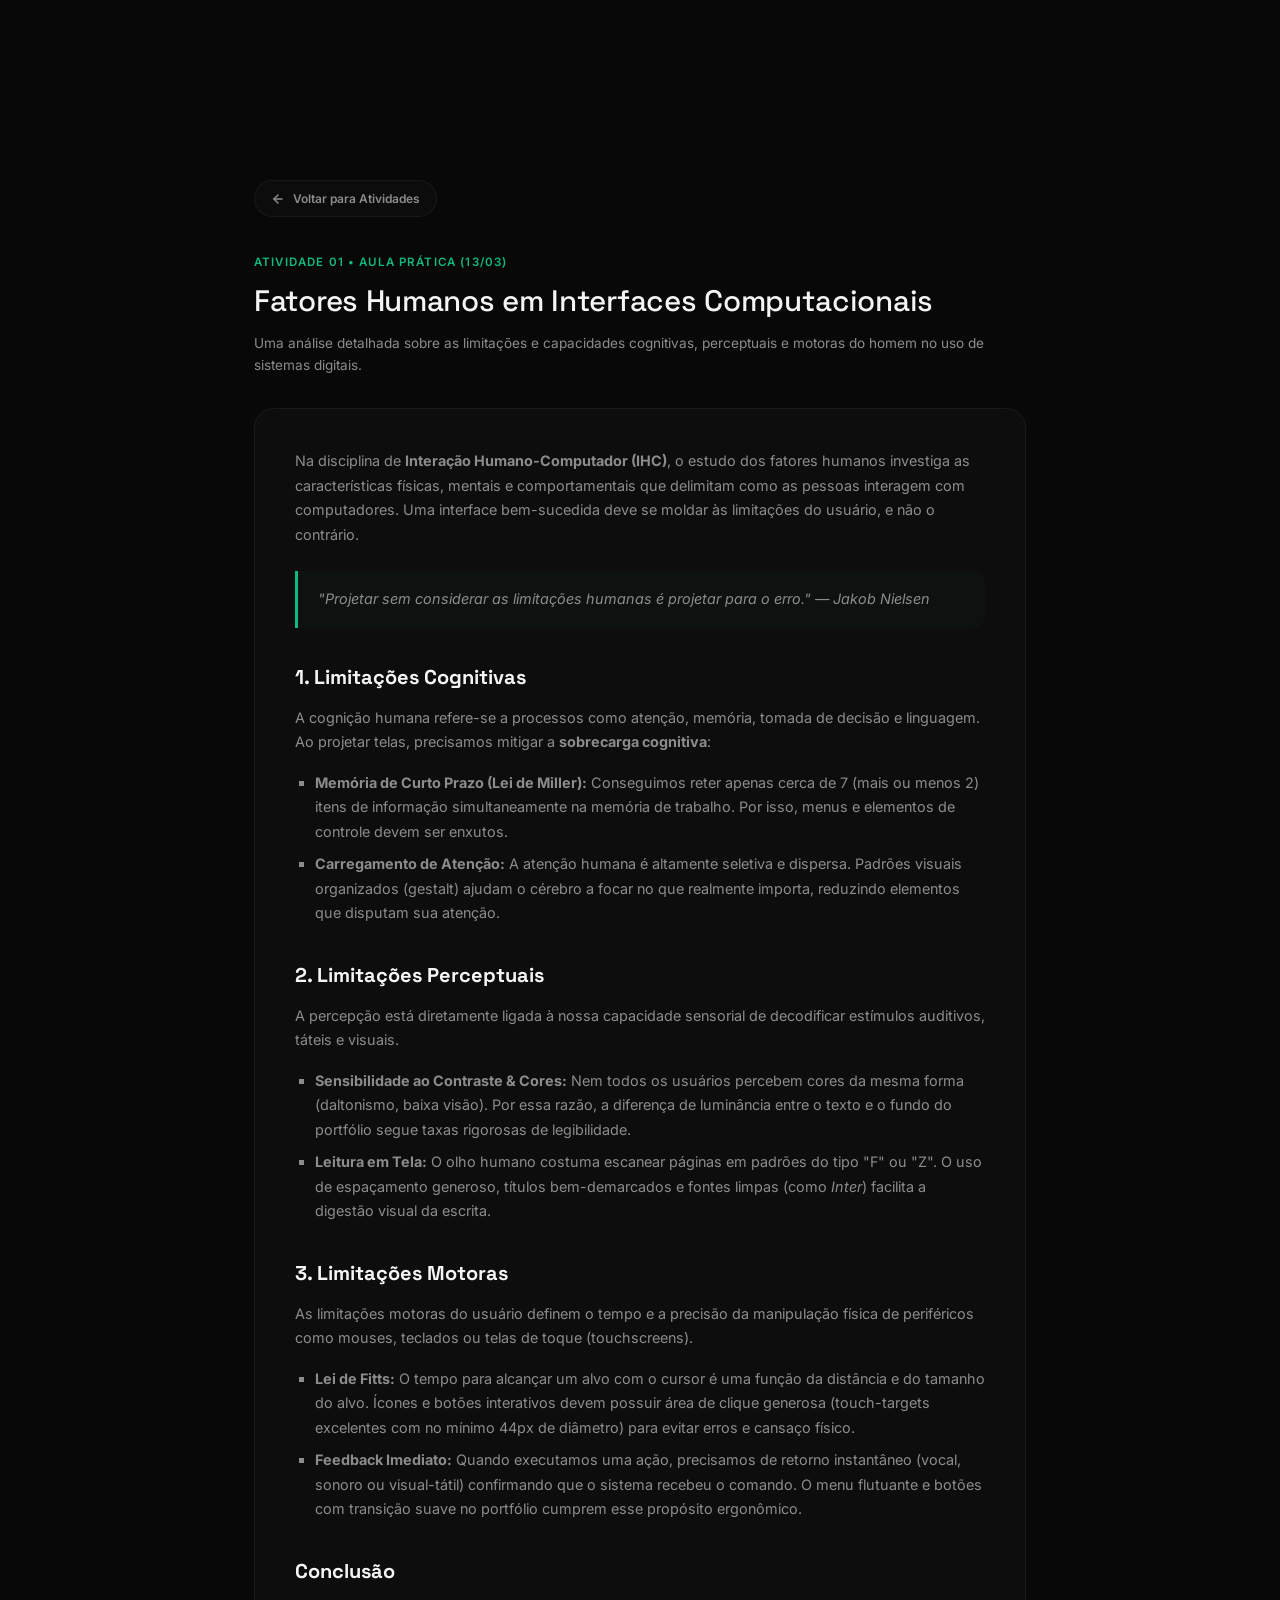
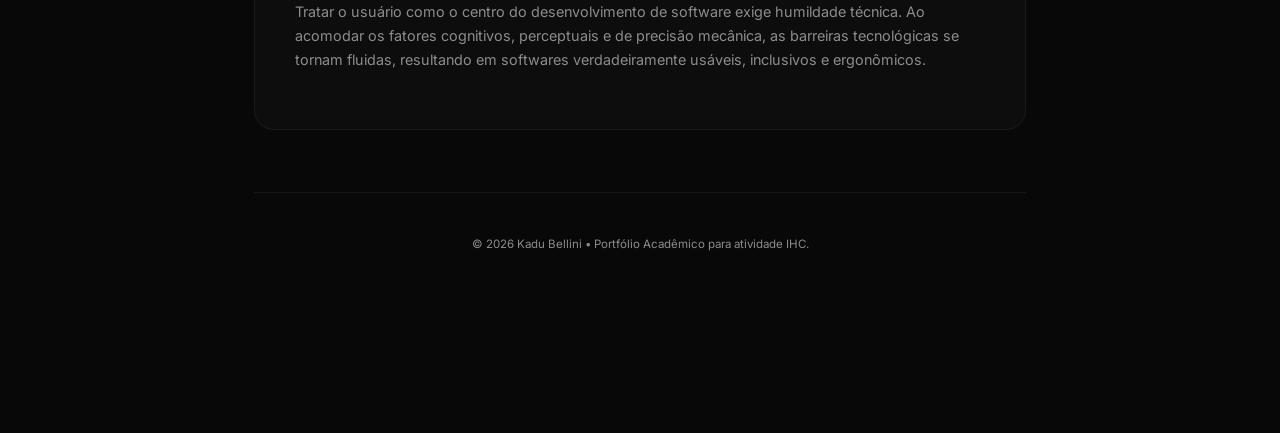
==== atividades/atividade1.html @ 07b79b82 "falta revisar tudo, mudar texto das atividades e conferir heurísticas" ====
<!doctype html>
<html lang="pt-BR">
  <head>
    <meta charset="UTF-8" />
    <meta name="viewport" content="width=device-width, initial-scale=1.0" />
    <title>Atividade 01 • IHC - Kadu Bellini</title>
    <link rel="stylesheet" href="/style.css" />
  </head>
  <body>
    <main class="main-container">
      <div class="subpage-container">

        <!-- NAVEGAÇÃO: Voltar para a lista de atividades -->
        <div class="subpage-back-nav">
          <a href="/#atividades" class="btn-back">
            <svg width="14" height="14" viewBox="0 0 24 24" fill="none" stroke="currentColor" stroke-width="2.5" stroke-linecap="round" stroke-linejoin="round"><line x1="19" y1="12" x2="5" y2="12"></line><polyline points="12 19 5 12 12 5"></polyline></svg>
            <span>Voltar para Atividades</span>
          </a>
        </div>

        <!-- CABEÇALHO DA PÁGINA -->
        <div class="section-header">
          <span class="section-tag">Atividade 01 • Aula Prática (13/03)</span>
          <h2 class="section-title">Fatores Humanos em Interfaces Computacionais</h2>
          <p style="color: var(--text-muted); font-size: 0.85rem; margin-top: 8px;">
            Uma análise detalhada sobre as limitações e capacidades cognitivas, perceptuais e motoras do homem no uso de sistemas digitais.
          </p>
        </div>

        <!-- CONTEÚDO: Artigo em texto corrido -->
        <div class="article-card">
          <div class="article-content">
            <p>
              Na disciplina de <strong>Interação Humano-Computador (IHC)</strong>, o estudo dos fatores humanos investiga as características físicas, mentais e comportamentais que delimitam como as pessoas interagem com computadores. Uma interface bem-sucedida deve se moldar às limitações do usuário, e não o contrário.
            </p>

            <div class="article-highlight">
              "Projetar sem considerar as limitações humanas é projetar para o erro." — Jakob Nielsen
            </div>

            <h3>1. Limitações Cognitivas</h3>
            <p>
              A cognição humana refere-se a processos como atenção, memória, tomada de decisão e linguagem. Ao projetar telas, precisamos mitigar a <strong>sobrecarga cognitiva</strong>:
            </p>
            <ul class="article-list">
              <li><strong>Memória de Curto Prazo (Lei de Miller):</strong> Conseguimos reter apenas cerca de 7 (mais ou menos 2) itens de informação simultaneamente na memória de trabalho. Por isso, menus e elementos de controle devem ser enxutos.</li>
              <li><strong>Carregamento de Atenção:</strong> A atenção humana é altamente seletiva e dispersa. Padrões visuais organizados (gestalt) ajudam o cérebro a focar no que realmente importa, reduzindo elementos que disputam sua atenção.</li>
            </ul>

            <h3>2. Limitações Perceptuais</h3>
            <p>
              A percepção está diretamente ligada à nossa capacidade sensorial de decodificar estímulos auditivos, táteis e visuais.
            </p>
            <ul class="article-list">
              <li><strong>Sensibilidade ao Contraste &amp; Cores:</strong> Nem todos os usuários percebem cores da mesma forma (daltonismo, baixa visão). Por essa razão, a diferença de luminância entre o texto e o fundo do portfólio segue taxas rigorosas de legibilidade.</li>
              <li><strong>Leitura em Tela:</strong> O olho humano costuma escanear páginas em padrões do tipo "F" ou "Z". O uso de espaçamento generoso, títulos bem-demarcados e fontes limpas (como <em>Inter</em>) facilita a digestão visual da escrita.</li>
            </ul>

            <h3>3. Limitações Motoras</h3>
            <p>
              As limitações motoras do usuário definem o tempo e a precisão da manipulação física de periféricos como mouses, teclados ou telas de toque (touchscreens).
            </p>
            <ul class="article-list">
              <li><strong>Lei de Fitts:</strong> O tempo para alcançar um alvo com o cursor é uma função da distância e do tamanho do alvo. Ícones e botões interativos devem possuir área de clique generosa (touch-targets excelentes com no mínimo 44px de diâmetro) para evitar erros e cansaço físico.</li>
              <li><strong>Feedback Imediato:</strong> Quando executamos uma ação, precisamos de retorno instantâneo (vocal, sonoro ou visual-tátil) confirmando que o sistema recebeu o comando. O menu flutuante e botões com transição suave no portfólio cumprem esse propósito ergonômico.</li>
            </ul>

            <h3>Conclusão</h3>
            <p>
              Tratar o usuário como o centro do desenvolvimento de software exige humildade técnica. Ao acomodar os fatores cognitivos, perceptuais e de precisão mecânica, as barreiras tecnológicas se tornam fluidas, resultando em softwares verdadeiramente usáveis, inclusivos e ergonômicos.
            </p>
          </div>
        </div>

        <!-- RODAPÉ DA SUBPÁGINA -->
        <hr style="border: 0; border-top: 1px solid var(--border-dark); margin: 30px 0 10px 0;">
        <p style="color: var(--text-muted); font-size: 0.72rem; text-align: center;">
          © 2026 Kadu Bellini • Portfólio Acadêmico para atividade IHC.
        </p>

      </div>
    </main>
  </body>
</html>
---- style.css ----
/* ==========================================================================
   PORTFÓLIO ACADÊMICO IHC - Tema Dark Carbon com Glassmorphism
   ========================================================================== */

@import url('https://fonts.googleapis.com/css2?family=Inter:wght@400;500;600;700&family=Pixelify+Sans:wght@400;700&family=Space+Grotesk:wght@400;500;700&display=swap');

/* VARIÁVEIS DE TEMA */
:root {
  --bg-color: #080808;
  --bg-card: rgba(18, 18, 18, 0.6);
  --text-main: #f5f5f5;
  --text-muted: #8c8c8c;
  --accent-emerald: #10b981;
  --accent-emerald-glow: rgba(16, 185, 129, 0.15);
  --border-dark: rgba(255, 255, 255, 0.05);
  --border-hover: rgba(255, 255, 255, 0.15);
  --font-sans: 'Inter', system-ui, -apple-system, sans-serif;
  --font-display: 'Space Grotesk', system-ui, sans-serif;
}

/* SELEÇÃO DO USUÁRIO */
::selection {
  background-color: var(--accent-emerald-glow);
  color: var(--accent-emerald);
}

/* RESET BÁSICO */
* {
  margin: 0;
  padding: 0;
  box-sizing: border-box;
}

html {
  scroll-behavior: smooth;
  scroll-padding-top: 130px;
  -webkit-font-smoothing: antialiased;
}

body {
  background-color: var(--bg-color);
  color: var(--text-main);
  font-family: var(--font-sans);
  line-height: 1.6;
  overflow-x: hidden;
  position: relative;
  min-height: 100vh;
}

/* ============================================================
   HEADER — Branding à esquerda + cápsula centralizada
   ============================================================ */

.header-container {
  position: fixed;
  top: 42px;
  left: 0;
  width: 100%;
  padding: 0 6%;
  display: flex;
  justify-content: space-between;
  align-items: center;
  z-index: 1000;
  background: transparent;
  transition: opacity 0.3s ease;
}

/* Espaçador invisível para manter o centro perfeito da cápsula */
.header-right-spacer {
  display: none;
}

.branding {
  display: flex;
  flex-direction: column;
  gap: 2px;
  background: rgba(22, 22, 22, 0.65);
  border: 1px solid rgba(255, 255, 255, 0.05);
  box-shadow: inset 0 1px 1px rgba(255, 255, 255, 0.03);
  border-radius: 14px;
  padding: 8px 18px;
  backdrop-filter: blur(12px);
  -webkit-backdrop-filter: blur(12px);
}

.brand-name {
  font-family: var(--font-sans);
  font-size: 1.15rem;
  font-weight: 600;
  color: var(--text-main);
  text-decoration: none;
  letter-spacing: -0.01em;
  transition: opacity 0.2s ease;
}

.brand-name:hover {
  opacity: 0.9;
}

.brand-title {
  font-family: var(--font-sans);
  font-size: 0.75rem;
  font-weight: 500;
  color: var(--text-muted);
  letter-spacing: 0.01em;
}

/* Cápsula de navegação — posicionada absolutamente no centro */
.menu-capsule {
  display: flex;
  align-items: center;
  background: rgba(22, 22, 22, 0.65);
  border: 1px solid rgba(255, 255, 255, 0.05);
  box-shadow: inset 0 1px 1px rgba(255, 255, 255, 0.03);
  border-radius: 100px;
  padding: 6px;
  position: absolute;
  left: 50%;
  top: 50%;
  transform: translate(-50%, -50%);
  z-index: 1010;
  backdrop-filter: blur(12px);
  -webkit-backdrop-filter: blur(12px);
}

.menu-inner {
  display: flex;
  gap: 4px;
  position: relative;
}

.menu-tab {
  color: var(--text-muted);
  font-size: 0.72rem;
  font-weight: 600;
  text-decoration: none;
  padding: 8px 13px;
  border-radius: 100px;
  transition: all 0.25s ease;
  position: relative;
  display: inline-block;
}

.menu-tab:hover {
  color: var(--text-main);
}

.menu-tab.active {
  color: var(--text-main);
  background: rgba(255, 255, 255, 0.06);
  border: 1px solid rgba(255, 255, 255, 0.03);
}

/* ============================================================
   LAYOUT — Container principal e seções
   ============================================================ */

.main-container {
  width: 90%;
  max-width: 820px;
  margin: 140px auto 0 auto;
  padding-bottom: 80px;
}

section {
  padding: 60px 0;
  margin-bottom: 20px;
}

/* ============================================================
   HERO — Mockup de browser com título principal
   ============================================================ */

.hero-sec {
  text-align: left;
  padding-top: 40px;
  padding-bottom: 80px;
  border-bottom: 1px solid var(--border-dark);
}

.badge-academic {
  display: inline-flex;
  align-items: center;
  gap: 8px;
  background: rgba(255, 255, 255, 0.03);
  border: 1px solid var(--border-dark);
  border-radius: 100px;
  padding: 6px 14px;
  font-size: 0.72rem;
  font-weight: 500;
  color: var(--accent-emerald);
  margin-bottom: 28px;
}

.badge-dot {
  width: 6px;
  height: 6px;
  border-radius: 50%;
  background-color: var(--accent-emerald);
}

.mockup-browser {
  width: 100%;
  border-radius: 16px;
  background: rgba(13, 13, 13, 0.45);
  border: 1px solid rgba(255, 255, 255, 0.08);
  box-shadow: 0 42px 110px rgba(0, 0, 0, 0.85),
    inset 0 1px 0 rgba(255, 255, 255, 0.05);
  overflow: hidden;
  margin-bottom: 24px;
  position: relative;
  transition: border-color 0.4s ease, box-shadow 0.4s ease;
}

.mockup-browser:hover {
  border-color: rgba(255, 255, 255, 0.14);
  box-shadow: 0 46px 120px rgba(0, 0, 0, 0.95),
    inset 0 1px 1px rgba(255, 255, 255, 0.08);
}

.browser-header {
  display: flex;
  justify-content: space-between;
  align-items: center;
  padding: 14px 20px;
  background: linear-gradient(to bottom, rgba(24, 24, 24, 0.7) 0%, rgba(18, 18, 18, 0.7) 100%);
  border-bottom: 1px solid rgba(255, 255, 255, 0.06);
}

.browser-dots {
  display: flex;
  gap: 8px;
}

.dot {
  width: 10px;
  height: 10px;
  border-radius: 50%;
  display: inline-block;
}

.dot.red {
  background-color: #ff5f56;
}

.dot.yellow {
  background-color: #ffbd2e;
}

.dot.green {
  background-color: #27c93f;
}

.browser-tab-indicator {
  font-size: 0.72rem;
  font-family: var(--font-sans);
  font-weight: 500;
  color: var(--text-muted);
  background: rgba(255, 255, 255, 0.04);
  border: 1px solid rgba(255, 255, 255, 0.04);
  border-radius: 6px;
  padding: 4px 22px;
  letter-spacing: 0.02em;
}

.browser-plus {
  color: rgba(255, 255, 255, 0.35);
  display: flex;
  align-items: center;
  cursor: pointer;
  transition: color 0.2s ease;
}

.browser-plus:hover {
  color: var(--text-main);
}

.browser-content {
  padding: 85px 40px;
  display: flex;
  justify-content: center;
  align-items: center;
  text-align: center;
  position: relative;
}

.hero-display-title {
  font-family: var(--font-display);
  font-weight: 500;
  font-size: 3.5rem;
  line-height: 1.15;
  letter-spacing: -0.04em;
  color: var(--text-main);
  z-index: 2;
  position: relative;
}

/* Fonte pixel — usada no destaque "Computador." do hero */
.pixel-font {
  font-family: 'Pixelify Sans', 'Courier New', monospace;
  font-style: normal;
  padding-right: 1px;
  background: linear-gradient(135deg, #ffffff 30%, rgba(255, 255, 255, 0.7) 100%);
  -webkit-background-clip: text;
  -webkit-text-fill-color: transparent;
  image-rendering: pixelated;
}

.hero-description {
  font-size: 1.05rem;
  color: var(--text-muted);
  max-width: 580px;
  line-height: 1.6;
}

/* ============================================================
   BOTÕES — Primário (branco sólido) e Secundário (fantasma)
   ============================================================ */

.action-buttons {
  display: flex;
  gap: 16px;
  flex-wrap: wrap;
}

.btn-primary {
  display: inline-flex;
  align-items: center;
  gap: 10px;
  background-color: var(--text-main);
  color: var(--bg-color);
  text-decoration: none;
  font-size: 0.85rem;
  font-weight: 600;
  padding: 12px 28px;
  border-radius: 100px;
  transition: all 0.25s cubic-bezier(0.16, 1, 0.3, 1);
}

.btn-primary:hover {
  transform: translateY(-2px);
}

.btn-secondary {
  display: inline-flex;
  align-items: center;
  gap: 8px;
  background-color: transparent;
  color: var(--text-main);
  border: 1px solid var(--border-dark);
  text-decoration: none;
  font-size: 0.85rem;
  font-weight: 600;
  padding: 12px 28px;
  border-radius: 100px;
  transition: all 0.25s ease;
}

.btn-secondary:hover {
  transform: translateY(-2px);
  background-color: rgba(255, 255, 255, 0.03);
  border-color: var(--border-hover);
}

/* ============================================================
   TÍTULOS DE SEÇÃO — Tag verde + título principal
   ============================================================ */

.section-tag {
  font-size: 0.72rem;
  font-weight: 600;
  letter-spacing: 0.1em;
  text-transform: uppercase;
  color: var(--accent-emerald);
  display: block;
  margin-bottom: 6px;
}

.section-title {
  font-family: var(--font-display);
  font-size: 1.85rem;
  font-weight: 500;
  letter-spacing: -0.01em;
  color: var(--text-main);
}

/* ============================================================
   SOBRE — Card com informações da disciplina
   ============================================================ */

.about-box {
  background: var(--bg-card);
  border: 1px solid var(--border-dark);
  border-top: 1px solid rgba(255, 255, 255, 0.08);
  border-radius: 32px;
  padding: 44px;
  display: flex;
  gap: 36px;
  align-items: center;
}

.about-content {
  flex: 2;
}

.about-lead {
  font-family: var(--font-display);
  font-size: 1.35rem;
  font-weight: 500;
  line-height: 1.3;
  margin-bottom: 16px;
  color: var(--text-main);
}

.about-text {
  font-size: 0.88rem;
  color: var(--text-muted);
  line-height: 1.6;
  margin-bottom: 24px;
}

.academic-meta-card {
  background: rgba(255, 255, 255, 0.02);
  border: 1px solid var(--border-dark);
  border-radius: 16px;
  padding: 16px;
  display: grid;
  justify-content: center;
}

.academic-meta-title {
  font-size: 0.64rem;
  font-weight: 600;
  text-transform: uppercase;
  letter-spacing: 0.05em;
  color: var(--text-muted);
  margin-bottom: 4px;
}

.academic-meta-value {
  font-size: 0.78rem;
  font-weight: 500;
  color: var(--text-main);
}

/* ============================================================
   CONTATO — Grid com info + formulário
   ============================================================ */

.contact-sec {
  background: linear-gradient(135deg, rgba(16, 16, 16, 0.8) 0%, rgba(10, 10, 10, 0.8) 100%);
  border: 1px solid var(--border-dark);
  border-radius: 36px;
  padding: 44px;
  color: white;
  position: relative;
  overflow: hidden;
}

.contact-grid {
  display: grid;
  grid-template-columns: repeat(2, 1fr);
  gap: 40px;
  position: relative;
  z-index: 5;
}

.contact-info {
  display: flex;
  flex-direction: column;
  justify-content: space-between;
}

.contact-tag {
  color: var(--accent-emerald);
  font-size: 0.72rem;
  font-weight: 600;
  text-transform: uppercase;
  letter-spacing: 0.1em;
  display: block;
  margin-bottom: 8px;
}

.contact-title {
  font-family: var(--font-display);
  font-size: 2.2rem;
  font-weight: 500;
  line-height: 1.2;
  margin-bottom: 12px;
  letter-spacing: -0.02em;
}

.contact-lead {
  font-size: 0.88rem;
  color: var(--text-muted);
  line-height: 1.6;
  max-width: 320px;
  margin-bottom: 24px;
}

.contact-channels {
  display: flex;
  flex-direction: column;
  gap: 16px;
  font-size: 0.82rem;
  color: #d4d4d4;
}

.contact-channel-item {
  display: flex;
  align-items: center;
  gap: 12px;
}

.contact-channel-item svg {
  color: var(--accent-emerald);
}

.contact-social {
  display: flex;
  gap: 12px;
  margin-top: 32px;
}

.contact-social-btn {
  background: rgba(255, 255, 255, 0.02);
  border: 1px solid rgba(255, 255, 255, 0.05);
  width: 40px;
  height: 40px;
  border-radius: 50%;
  display: flex;
  align-items: center;
  justify-content: center;
  color: white;
  text-decoration: none;
  transition: all 0.25s ease;
}

.contact-social-btn:hover {
  background: rgba(255, 255, 255, 0.05);
  border-color: rgba(255, 255, 255, 0.15);
  transform: translateY(-2px);
}

/* Formulário de contato */
.contact-form {
  display: flex;
  flex-direction: column;
  gap: 16px;
}

.form-group {
  display: flex;
  flex-direction: column;
  gap: 6px;
}

.form-label {
  font-size: 0.65rem;
  font-weight: 600;
  text-transform: uppercase;
  letter-spacing: 0.08em;
  color: var(--text-muted);
}

.form-input {
  background: rgba(255, 255, 255, 0.02);
  border: 1px solid rgba(255, 255, 255, 0.06);
  border-radius: 12px;
  padding: 12px 16px;
  color: white;
  font-size: 0.82rem;
  font-family: var(--font-sans);
  transition: border-color 0.25s ease;
  outline: none;
}

.form-input::placeholder {
  color: #404040;
}

.form-input:focus {
  border-color: var(--accent-emerald);
}

.btn-form-submit {
  background-color: var(--text-main);
  color: var(--bg-color);
  border: none;
  border-radius: 12px;
  padding: 14px;
  font-family: var(--font-display);
  font-weight: 700;
  font-size: 0.82rem;
  cursor: pointer;
  display: flex;
  align-items: center;
  justify-content: center;
  gap: 8px;
  transition: opacity 0.25s ease, transform 0.2s ease;
}

.btn-form-submit:hover {
  opacity: 0.95;
  transform: translateY(-1px);
}

/* ============================================================
   ATIVIDADES — Lista de blocos de atividades do semestre
   ============================================================ */

.atividades-praticas-container {
  display: flex;
  flex-direction: column;
  gap: 20px;
  margin-top: 24px;
}

.atividade-bloco {
  background: var(--bg-card);
  border: 1px solid var(--border-dark);
  border-radius: 18px;
  padding: 24px 28px;
  display: flex;
  flex-direction: column;
  gap: 12px;
  transition: border-color 0.3s ease, background-color 0.3s ease;
}

.atividade-bloco:hover {
  border-color: var(--border-hover);
  background-color: rgba(255, 255, 255, 0.02);
}

.atividade-header {
  display: flex;
  justify-content: space-between;
  align-items: center;
  flex-wrap: wrap;
  gap: 12px;
}

.atividade-meta {
  display: flex;
  align-items: center;
  gap: 12px;
}

.atividade-numero {
  font-size: 0.65rem;
  font-weight: 700;
  text-transform: uppercase;
  letter-spacing: 0.05em;
  color: var(--accent-emerald);
  background: rgba(16, 185, 129, 0.08);
  padding: 3px 8px;
  border-radius: 4px;
}

.atividade-tag {
  font-size: 0.65rem;
  font-weight: 600;
  text-transform: uppercase;
  letter-spacing: 0.05em;
  color: var(--text-muted);
}

.atividade-data {
  font-size: 0.7rem;
  color: var(--text-muted);
}

.atividade-titulo {
  font-family: var(--font-display);
  font-size: 1.15rem;
  font-weight: 600;
  color: var(--text-main);
}

.atividade-descricao {
  font-size: 0.85rem;
  color: var(--text-muted);
  line-height: 1.5;
}

.atividade-links {
  display: flex;
  margin-top: 4px;
}

.atividade-link-btn {
  font-size: 0.72rem;
  font-weight: 600;
  color: var(--text-main);
  text-decoration: none;
  border-bottom: 1px dashed var(--border-hover);
  padding-bottom: 2px;
  transition: color 0.2s ease, border-color 0.2s ease;
}

.atividade-link-btn:hover {
  color: var(--accent-emerald);
  border-bottom-color: var(--accent-emerald);
}

/* ============================================================
   CURRÍCULO — Grid de duas colunas com cards de experiência
   ============================================================ */

.curriculo-grid {
  display: grid;
  grid-template-columns: 1fr 1fr;
  gap: 32px;
  margin-top: 24px;
}

.curriculo-coluna {
  display: flex;
  flex-direction: column;
  gap: 20px;
}

.curriculo-coluna-titulo {
  font-family: var(--font-display);
  font-size: 1.1rem;
  font-weight: 600;
  color: var(--text-main);
  border-left: 2px solid var(--accent-emerald);
  padding-left: 12px;
  margin-bottom: 4px;
  text-transform: uppercase;
  letter-spacing: 0.05em;
}

.curriculo-item {
  background: var(--bg-card);
  border: 1px solid var(--border-dark);
  border-radius: 16px;
  padding: 20px;
  display: flex;
  flex-direction: column;
  gap: 8px;
  transition: border-color 0.3s ease;
}

.curriculo-item:hover {
  border-color: var(--border-hover);
}

.curriculo-item-header {
  display: flex;
  justify-content: space-between;
  align-items: flex-start;
  gap: 12px;
}

.curriculo-item-titles {
  display: flex;
  flex-direction: column;
}

.curriculo-item-title {
  font-size: 0.95rem;
  font-weight: 600;
  color: var(--text-main);
}

.curriculo-item-sub {
  font-size: 0.75rem;
  color: var(--accent-emerald);
  font-weight: 500;
  margin-top: 2px;
}

.curriculo-item-date {
  font-size: 0.68rem;
  color: var(--text-muted);
  font-family: var(--font-display);
  background: rgba(255, 255, 255, 0.03);
  padding: 2px 8px;
  border-radius: 100px;
  white-space: nowrap;
}

.curriculo-item-desc {
  font-size: 0.8rem;
  color: var(--text-muted);
  line-height: 1.5;
}

.curriculo-item-tags {
  display: flex;
  flex-wrap: wrap;
  gap: 6px;
  margin-top: 4px;
}

.curriculo-item-tag {
  font-size: 0.62rem;
  font-weight: 500;
  background: rgba(255, 255, 255, 0.02);
  border: 1px solid var(--border-dark);
  padding: 2px 6px;
  border-radius: 4px;
  color: var(--text-muted);
}

/* ============================================================
   AJUDA — Cards com heurísticas de Nielsen aplicadas
   ============================================================ */

.ajuda-intro-card {
  background: var(--bg-card);
  border: 1px solid var(--border-dark);
  border-radius: 18px;
  padding: 24px;
  margin-bottom: 24px;
}

.ajuda-intro-titulo {
  font-family: var(--font-display);
  font-size: 1.1rem;
  font-weight: 600;
  color: var(--text-main);
  margin-bottom: 8px;
}

.ajuda-intro-texto {
  font-size: 0.85rem;
  color: var(--text-muted);
  line-height: 1.5;
}

.ajuda-grid {
  display: grid;
  grid-template-columns: 1fr;
  gap: 16px;
  margin-top: 24px;
}

.ajuda-card {
  background: var(--bg-card);
  border: 1px solid var(--border-dark);
  border-radius: 16px;
  padding: 24px;
  transition: border-color 0.3s ease, background-color 0.3s ease;
}

.ajuda-card:hover {
  border-color: var(--accent-emerald);
  background-color: rgba(16, 185, 129, 0.01);
}

.ajuda-card-header {
  display: flex;
  justify-content: space-between;
  align-items: center;
  flex-wrap: wrap;
  gap: 12px;
  margin-bottom: 12px;
  border-bottom: 1px solid var(--border-dark);
  padding-bottom: 10px;
}

.ajuda-heuristica-num {
  font-size: 0.65rem;
  font-weight: 700;
  text-transform: uppercase;
  color: var(--accent-emerald);
  background: rgba(16, 185, 129, 0.08);
  padding: 3px 8px;
  border-radius: 4px;
}

.ajuda-heuristica-nome {
  font-family: var(--font-display);
  font-size: 1rem;
  font-weight: 600;
  color: var(--text-main);
}

.ajuda-card-body {
  display: flex;
  flex-direction: column;
  gap: 10px;
}

.ajuda-texto {
  font-size: 0.82rem;
  color: var(--text-muted);
  line-height: 1.5;
}

.ajuda-localizacao {
  display: inline-flex;
  align-items: center;
  gap: 6px;
  font-size: 0.75rem;
  font-weight: 600;
  color: var(--text-main);
  background: rgba(255, 255, 255, 0.03);
  padding: 6px 12px;
  border-radius: 8px;
  border: 1px solid var(--border-dark);
  width: fit-content;
  margin-top: 4px;
}

.ajuda-localizacao-icon {
  width: 6px;
  height: 6px;
  border-radius: 50%;
  background-color: var(--accent-emerald);
}

/* ============================================================
   RODAPÉ
   ============================================================ */

footer {
  border-top: 1px solid var(--border-dark);
  padding: 32px 0;
  display: flex;
  justify-content: space-between;
  align-items: center;
  font-size: 0.7rem;
  color: var(--text-muted);
}

.footer-nav {
  display: flex;
  gap: 20px;
}

.footer-nav-link {
  color: var(--text-muted);
  text-decoration: none;
  font-weight: 600;
  letter-spacing: 0.05em;
  transition: color 0.2s ease;
}

.footer-nav-link:hover {
  color: var(--text-main);
}

/* ============================================================
   RESPONSIVIDADE — Mobile (max 768px)
   ============================================================ */

@media (max-width: 768px) {
  .about-box {
    flex-direction: column;
    padding: 32px 24px;
    gap: 24px;
  }

  .contact-grid {
    grid-template-columns: 1fr;
    gap: 32px;
  }

  .contact-sec {
    padding: 32px 24px;
  }

  /* Header empilhado verticalmente no mobile */
  .header-container {
    padding: 16px 20px;
    display: flex;
    flex-direction: column;
    gap: 12px;
    align-items: center;
    position: fixed;
    top: 16px;
    left: 50%;
    transform: translateX(-50%);
    width: 92%;
    background: rgba(8, 8, 8, 0.88);
    border: 1px solid rgba(255, 255, 255, 0.08);
    border-radius: 20px;
    backdrop-filter: blur(12px);
    -webkit-backdrop-filter: blur(12px);
  }

  /* No mobile o branding perde o glassmorphism (o container do header já aplica) */
  .branding {
    align-items: center;
    text-align: center;
    background: transparent;
    border: none;
    box-shadow: none;
    padding: 0;
    backdrop-filter: none;
    -webkit-backdrop-filter: none;
  }

  .header-right-spacer {
    display: none;
  }

  .menu-capsule {
    position: static;
    transform: none;
    width: auto;
    display: flex;
    justify-content: center;
  }

  .browser-content {
    padding: 45px 16px;
  }

  .hero-display-title {
    font-size: 1.95rem;
    line-height: 1.25;
  }

  .main-container {
    margin-top: 190px;
  }
}

/* ============================================================
   SUBPAGES — Layout das páginas de atividade individuais
   ============================================================ */

.subpage-container {
  max-width: 900px;
  margin: 0 auto;
  padding: 40px 24px 100px 24px;
  display: flex;
  flex-direction: column;
  gap: 32px;
}

.subpage-back-nav {
  display: flex;
  align-items: center;
  margin-bottom: 4px;
}

.btn-back {
  display: inline-flex;
  align-items: center;
  gap: 8px;
  font-size: 0.75rem;
  font-weight: 600;
  color: var(--text-muted);
  text-decoration: none;
  background: rgba(255, 255, 255, 0.02);
  border: 1px solid var(--border-dark);
  padding: 8px 16px;
  border-radius: 100px;
  transition: all 0.25s ease;
}

.btn-back:hover {
  color: var(--text-main);
  border-color: var(--border-hover);
  background: rgba(255, 255, 255, 0.04);
  transform: translateX(-3px);
}

/* ============================================================
   PDF VIEWER — Visualizador embutido de documentos
   ============================================================ */

.pdf-viewer-container {
  width: 100%;
  height: 685px;
  background: var(--bg-card);
  border: 1px solid var(--border-dark);
  border-radius: 20px;
  overflow: hidden;
  position: relative;
  display: flex;
  flex-direction: column;
}

.pdf-viewer-bar {
  display: flex;
  justify-content: space-between;
  align-items: center;
  background: rgba(13, 13, 13, 1);
  border-bottom: 1px solid var(--border-dark);
  padding: 12px 24px;
}

.pdf-viewer-title {
  font-size: 0.75rem;
  font-weight: 600;
  color: var(--text-main);
  display: flex;
  align-items: center;
  gap: 8px;
}

.pdf-viewer-action {
  font-size: 0.7rem;
  color: var(--accent-emerald);
  text-decoration: none;
  background: rgba(16, 185, 129, 0.06);
  border: 1px solid rgba(16, 185, 129, 0.15);
  padding: 6px 14px;
  border-radius: 8px;
  font-weight: 600;
  transition: all 0.2s ease;
}

.pdf-viewer-action:hover {
  background: rgba(16, 185, 129, 0.12);
  border-color: var(--accent-emerald);
}

.pdf-frame-wrapper {
  flex: 1;
  position: relative;
  width: 100%;
  height: 100%;
  background: #151515;
}

.pdf-iframe {
  width: 100%;
  height: 100%;
  border: none;
}

/* ============================================================
   ARTIGO — Layout de texto corrido (Atividades 1, 2 e 6)
   ============================================================ */

.article-card {
  background: var(--bg-card);
  border: 1px solid var(--border-dark);
  border-radius: 20px;
  padding: 40px;
}

.article-content {
  color: var(--text-muted);
  font-size: 0.9rem;
  line-height: 1.7;
}

.article-content h3 {
  font-family: var(--font-display);
  color: var(--text-main);
  font-size: 1.25rem;
  margin-top: 32px;
  margin-bottom: 12px;
}

.article-content p {
  margin-bottom: 16px;
}

.article-list {
  margin-left: 20px;
  margin-bottom: 20px;
  display: flex;
  flex-direction: column;
  gap: 8px;
}

.article-list li {
  list-style-type: square;
}

.article-highlight {
  background: rgba(16, 185, 129, 0.02);
  border-left: 3px solid var(--accent-emerald);
  padding: 16px 20px;
  border-radius: 0 12px 12px 0;
  margin: 24px 0;
  font-style: italic;
}
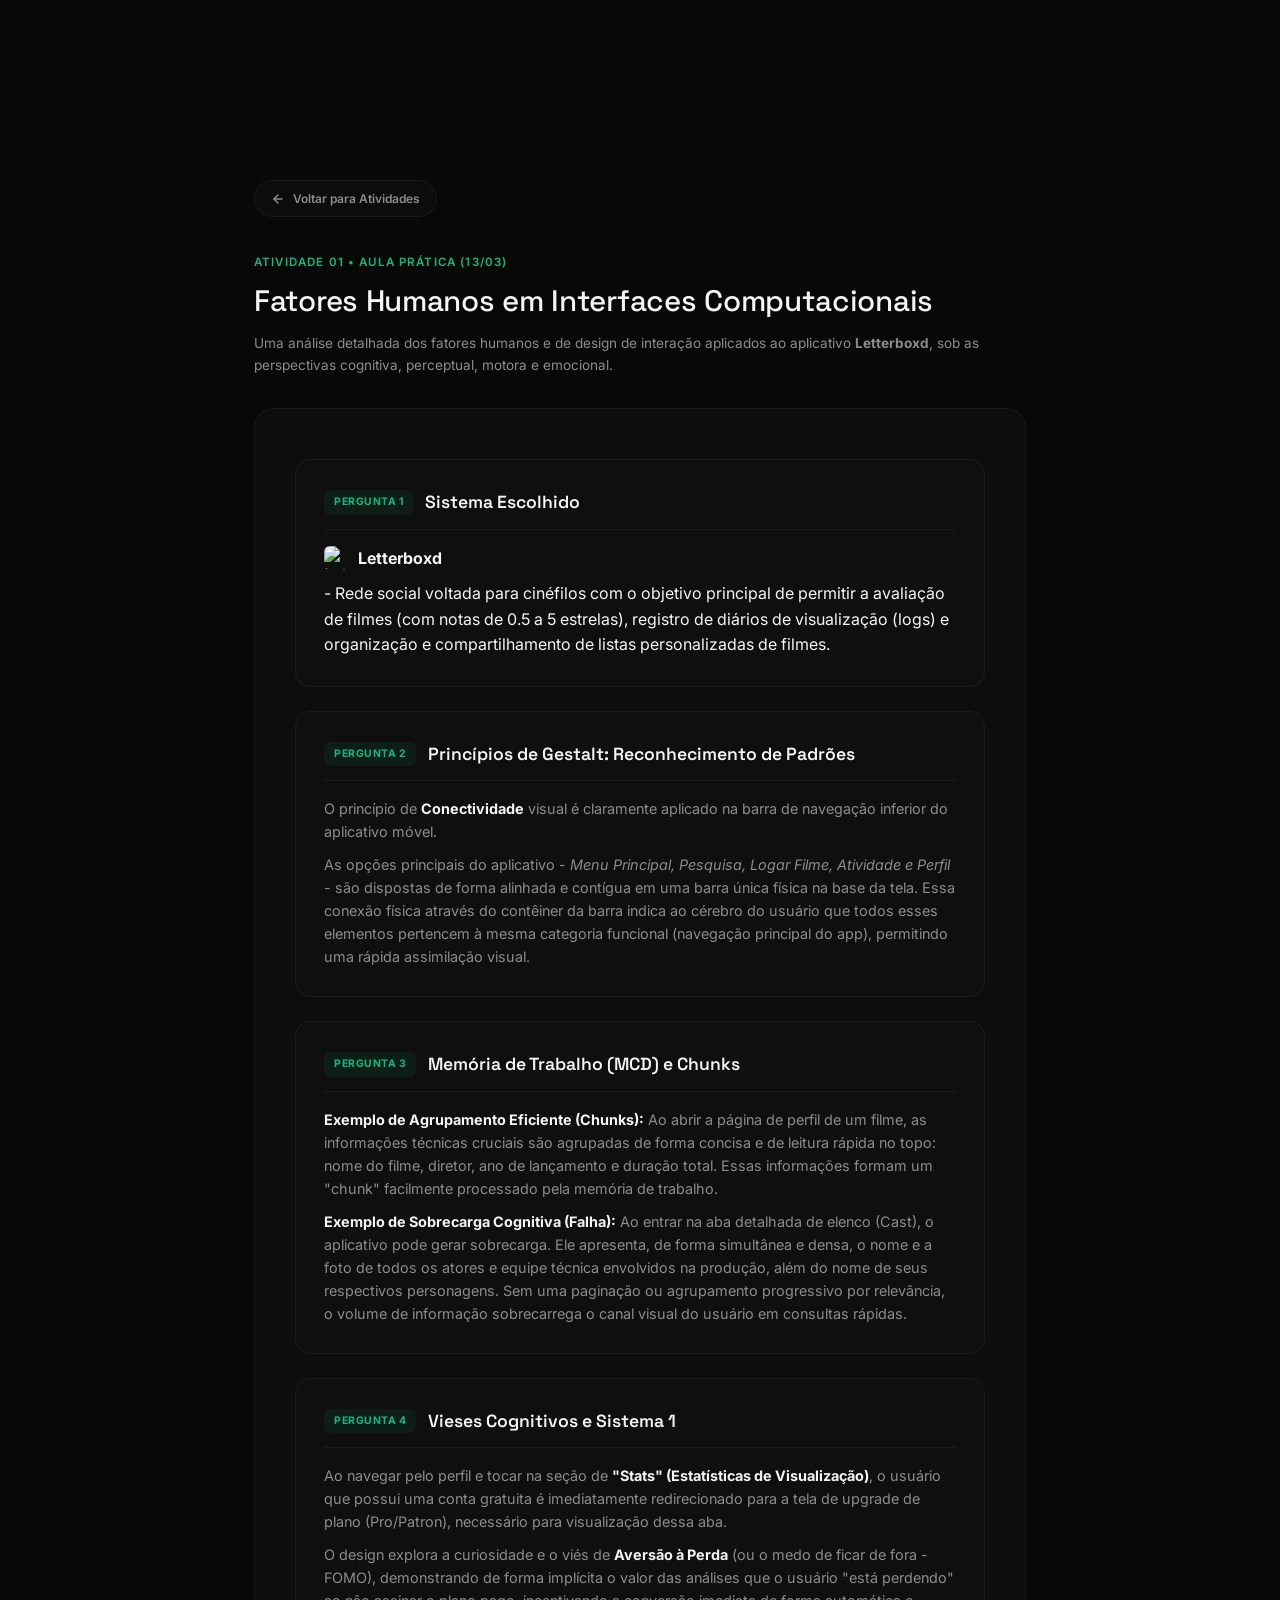
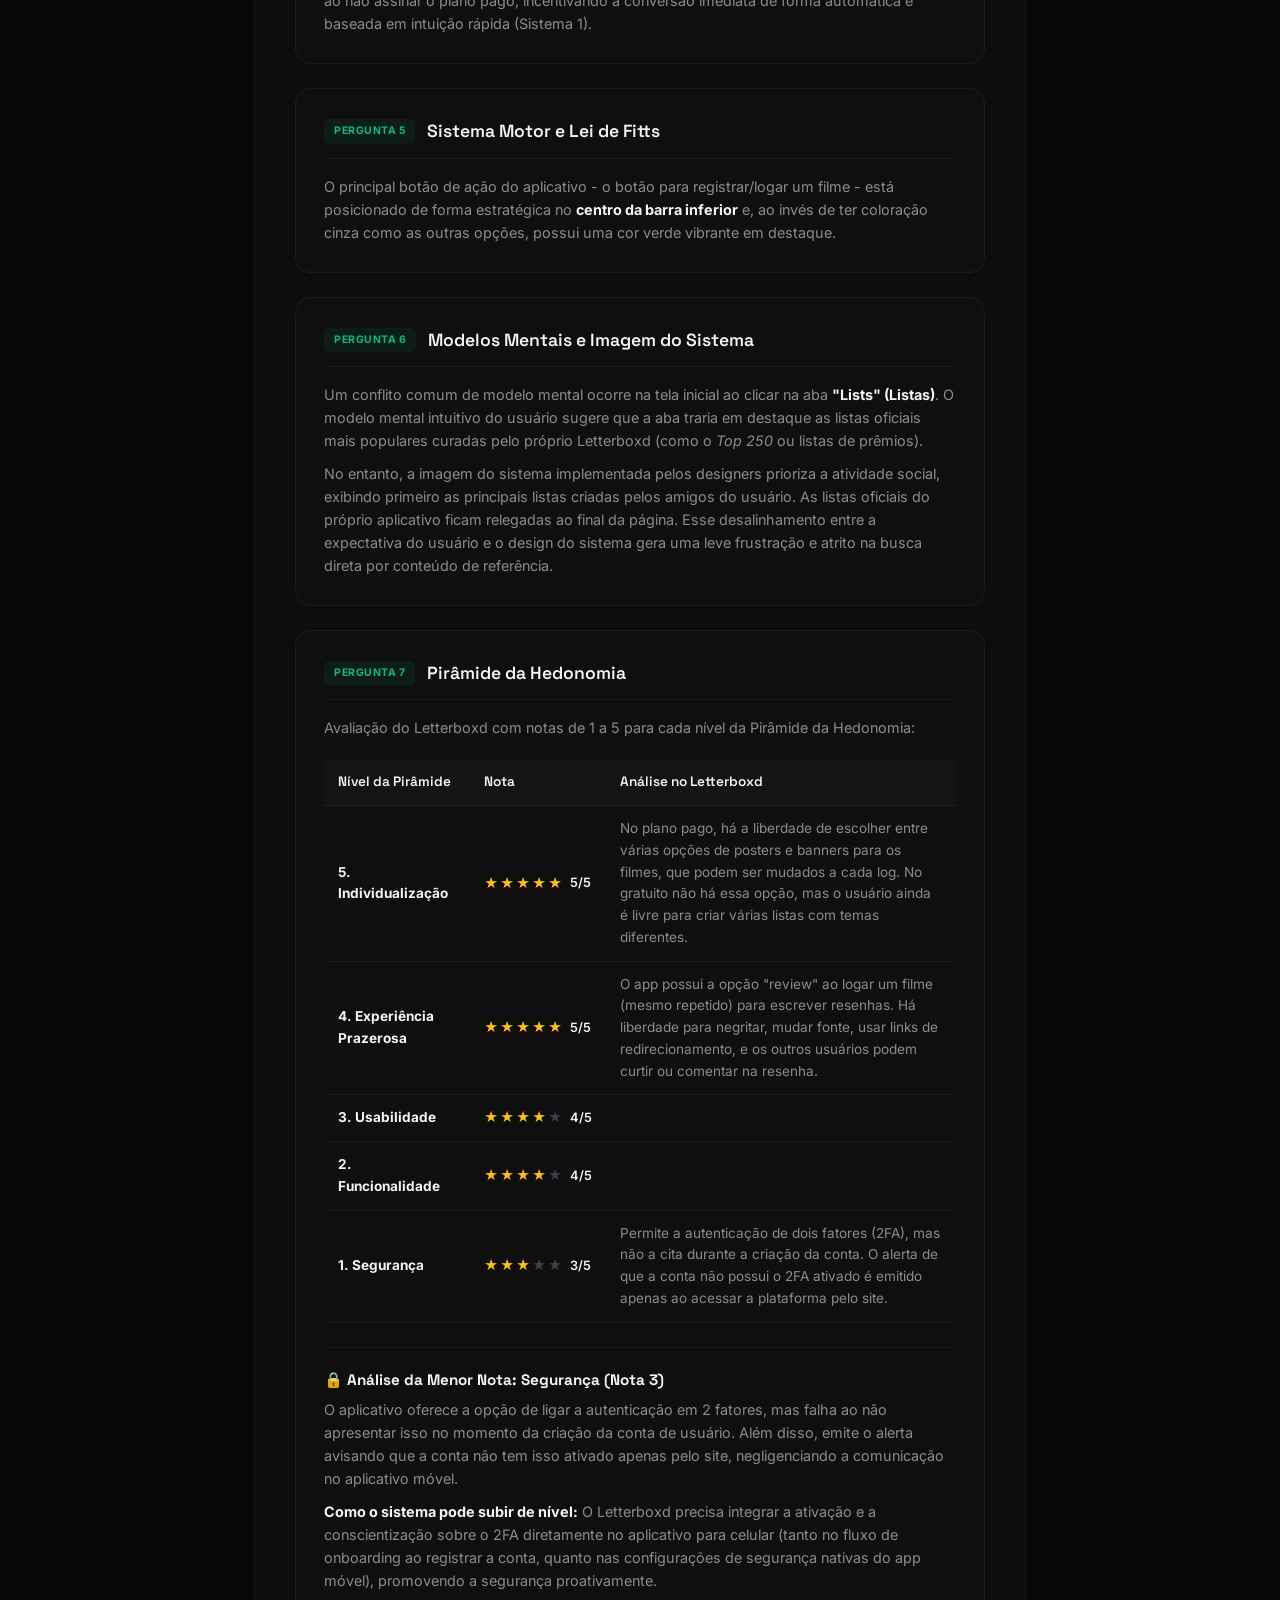
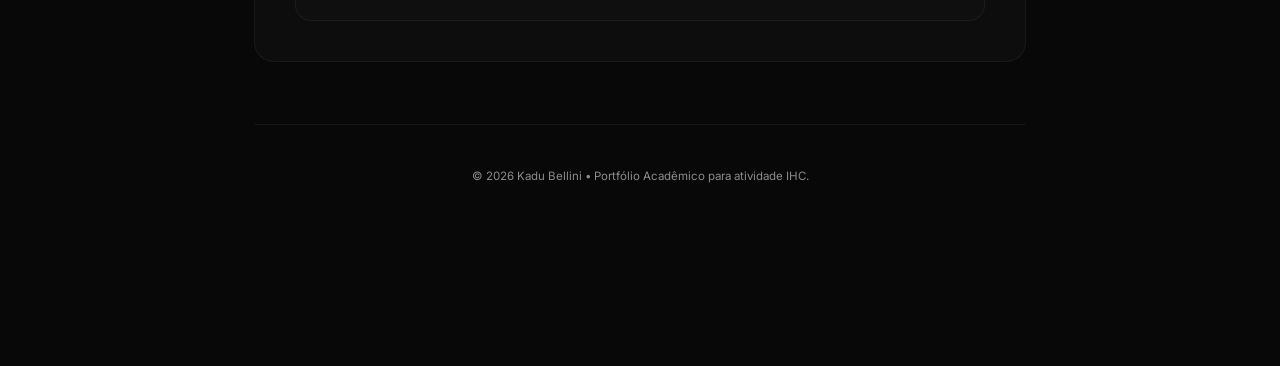
==== commit aa387388: "reorganiza estrutura de arquivos e pastas" ====
--- a/atividades/atividade1.html
+++ b/atividades/atividade1.html
@@ -1,84 +1,251 @@
 <!doctype html>
 <html lang="pt-BR">
-  <head>
-    <meta charset="UTF-8" />
-    <meta name="viewport" content="width=device-width, initial-scale=1.0" />
-    <title>Atividade 01 • IHC - Kadu Bellini</title>
-    <link rel="stylesheet" href="/style.css" />
-  </head>
-  <body>
-    <main class="main-container">
-      <div class="subpage-container">
-
-        <!-- NAVEGAÇÃO: Voltar para a lista de atividades -->
-        <div class="subpage-back-nav">
-          <a href="/#atividades" class="btn-back">
-            <svg width="14" height="14" viewBox="0 0 24 24" fill="none" stroke="currentColor" stroke-width="2.5" stroke-linecap="round" stroke-linejoin="round"><line x1="19" y1="12" x2="5" y2="12"></line><polyline points="12 19 5 12 12 5"></polyline></svg>
-            <span>Voltar para Atividades</span>
-          </a>
+
+<head>
+  <meta charset="UTF-8" />
+  <meta name="viewport" content="width=device-width, initial-scale=1.0" />
+  <title>Atividade 01 • IHC - Kadu Bellini</title>
+  <meta name="description"
+    content="Análise de Usabilidade e Fatores Humanos do Letterboxd no portfólio de IHC de Kadu Bellini." />
+  <link rel="stylesheet" href="../assets/css/style.css" />
+</head>
+
+<body>
+  <main class="main-container">
+    <div class="subpage-container">
+
+      <!-- NAVEGAÇÃO: Voltar para a lista de atividades -->
+      <div class="subpage-back-nav">
+        <a href="/#atividades" class="btn-back">
+          <svg width="14" height="14" viewBox="0 0 24 24" fill="none" stroke="currentColor" stroke-width="2.5"
+            stroke-linecap="round" stroke-linejoin="round">
+            <line x1="19" y1="12" x2="5" y2="12"></line>
+            <polyline points="12 19 5 12 12 5"></polyline>
+          </svg>
+          <span>Voltar para Atividades</span>
+        </a>
+      </div>
+
+      <!-- CABEÇALHO DA PÁGINA -->
+      <div class="section-header">
+        <span class="section-tag">Atividade 01 • Aula Prática (13/03)</span>
+        <h2 class="section-title">Fatores Humanos em Interfaces Computacionais</h2>
+        <p style="color: var(--text-muted); font-size: 0.85rem; margin-top: 8px;">
+          Uma análise detalhada dos fatores humanos e de design de interação aplicados ao aplicativo
+          <strong>Letterboxd</strong>, sob as perspectivas cognitiva, perceptual, motora e emocional.
+        </p>
+      </div>
+
+      <!-- CONTEÚDO: Análise de Usabilidade -->
+      <div class="article-card">
+        <div class="qa-container">
+
+          <!-- Pergunta 1 -->
+          <div class="qa-card">
+            <div class="qa-header">
+              <span class="qa-badge">Pergunta 1</span>
+              <h3 class="qa-title">Sistema Escolhido</h3>
+            </div>
+            <p style="display: flex; align-items: center; gap: 10px; flex-wrap: wrap;">
+              <img src="https://cdn.brandfetch.io/ido_8ZbVui/w/400/h/400/theme/dark/icon.jpeg?c=1dxbfHSJFAPEGdCLU4o5B"
+                alt="Letterboxd logo" style="width: 24px; height: 24px; border-radius: 6px;" />
+              <strong>Letterboxd</strong> - Rede social voltada para cinéfilos com o objetivo principal de permitir a
+              avaliação de filmes (com notas de 0.5 a 5 estrelas), registro de diários de visualização (logs) e
+              organização e compartilhamento de listas personalizadas de filmes.
+            </p>
+          </div>
+
+          <!-- Pergunta 2 -->
+          <div class="qa-card">
+            <div class="qa-header">
+              <span class="qa-badge">Pergunta 2</span>
+              <h3 class="qa-title">Princípios de Gestalt: Reconhecimento de Padrões</h3>
+            </div>
+            <div class="qa-body">
+              <p>O princípio de <strong>Conectividade</strong> visual é claramente aplicado na barra de navegação
+                inferior do aplicativo móvel.</p>
+              <p style="margin-top: 10px;">As opções principais do aplicativo - <em>Menu Principal, Pesquisa, Logar
+                  Filme, Atividade e Perfil</em> - são dispostas de forma alinhada e contígua em uma barra única física
+                na base da tela. Essa conexão física através do contêiner da barra indica ao cérebro do usuário que
+                todos esses elementos pertencem à mesma categoria funcional (navegação principal do app), permitindo uma
+                rápida assimilação visual.</p>
+            </div>
+          </div>
+
+          <!-- Pergunta 3 -->
+          <div class="qa-card">
+            <div class="qa-header">
+              <span class="qa-badge">Pergunta 3</span>
+              <h3 class="qa-title">Memória de Trabalho (MCD) e Chunks</h3>
+            </div>
+            <div class="qa-body">
+              <p><strong>Exemplo de Agrupamento Eficiente (Chunks):</strong> Ao abrir a página de perfil de um filme, as
+                informações técnicas cruciais são agrupadas de forma concisa e de leitura rápida no topo: nome do filme,
+                diretor, ano de lançamento e duração total. Essas informações formam um "chunk" facilmente processado
+                pela memória de trabalho.</p>
+              <p style="margin-top: 10px;"><strong>Exemplo de Sobrecarga Cognitiva (Falha):</strong> Ao entrar na aba
+                detalhada de elenco (Cast), o aplicativo pode gerar sobrecarga. Ele apresenta, de forma simultânea e
+                densa, o nome e a foto de todos os atores e equipe técnica envolvidos na produção, além do nome de seus
+                respectivos personagens. Sem uma paginação ou agrupamento progressivo por relevância, o volume de
+                informação sobrecarrega o canal visual do usuário em consultas rápidas.</p>
+            </div>
+          </div>
+
+          <!-- Pergunta 4 -->
+          <div class="qa-card">
+            <div class="qa-header">
+              <span class="qa-badge">Pergunta 4</span>
+              <h3 class="qa-title">Vieses Cognitivos e Sistema 1</h3>
+            </div>
+            <div class="qa-body">
+              <p>Ao navegar pelo perfil e tocar na seção de <strong>"Stats" (Estatísticas de Visualização)</strong>, o
+                usuário que possui uma conta gratuita é imediatamente redirecionado para a tela de upgrade de plano
+                (Pro/Patron), necessário para visualização dessa aba.</p>
+              <p style="margin-top: 10px;">O design explora a curiosidade e o viés de <strong>Aversão à Perda</strong>
+                (ou o medo de ficar de fora - FOMO), demonstrando de forma implícita o valor das análises que o usuário
+                "está perdendo" ao não assinar o plano pago, incentivando a conversão imediata de forma automática e
+                baseada em intuição rápida (Sistema 1).</p>
+            </div>
+          </div>
+
+          <!-- Pergunta 5 -->
+          <div class="qa-card">
+            <div class="qa-header">
+              <span class="qa-badge">Pergunta 5</span>
+              <h3 class="qa-title">Sistema Motor e Lei de Fitts</h3>
+            </div>
+            <div class="qa-body">
+              <p>O principal botão de ação do aplicativo - o botão para registrar/logar um filme - está posicionado de
+                forma estratégica no <strong>centro da barra inferior</strong> e, ao invés de ter coloração cinza como
+                as outras opções, possui uma cor verde vibrante em destaque.</p>
+            </div>
+          </div>
+
+          <!-- Pergunta 6 -->
+          <div class="qa-card">
+            <div class="qa-header">
+              <span class="qa-badge">Pergunta 6</span>
+              <h3 class="qa-title">Modelos Mentais e Imagem do Sistema</h3>
+            </div>
+            <div class="qa-body">
+              <p>Um conflito comum de modelo mental ocorre na tela inicial ao clicar na aba <strong>"Lists"
+                  (Listas)</strong>. O modelo mental intuitivo do usuário sugere que a aba traria em destaque as listas
+                oficiais mais populares curadas pelo próprio Letterboxd (como o <em>Top 250</em> ou listas de prêmios).
+              </p>
+              <p style="margin-top: 10px;">No entanto, a imagem do sistema implementada pelos designers prioriza a
+                atividade social, exibindo primeiro as principais listas criadas pelos amigos do usuário. As listas
+                oficiais do próprio aplicativo ficam relegadas ao final da página. Esse desalinhamento entre a
+                expectativa do usuário e o design do sistema gera uma leve frustração e atrito na busca direta por
+                conteúdo de referência.</p>
+            </div>
+          </div>
+
+          <!-- Pergunta 7 -->
+          <div class="qa-card">
+            <div class="qa-header">
+              <span class="qa-badge">Pergunta 7</span>
+              <h3 class="qa-title">Pirâmide da Hedonomia</h3>
+            </div>
+            <div class="qa-body">
+              <p>Avaliação do Letterboxd com notas de 1 a 5 para cada nível da Pirâmide da Hedonomia:</p>
+
+              <table class="hedonomia-table">
+                <thead>
+                  <tr>
+                    <th>Nível da Pirâmide</th>
+                    <th>Nota</th>
+                    <th>Análise no Letterboxd</th>
+                  </tr>
+                </thead>
+                <tbody>
+                  <tr>
+                    <td data-label="Nível da Pirâmide"><strong>5. Individualização</strong></td>
+                    <td data-label="Nota">
+                      <div class="score-indicator">
+                        <span class="star-fill">★</span><span class="star-fill">★</span><span
+                          class="star-fill">★</span><span class="star-fill">★</span><span class="star-fill">★</span>
+                        <span class="score-number">5/5</span>
+                      </div>
+                    </td>
+                    <td data-label="Análise no Letterboxd">No plano pago, há a liberdade de escolher entre várias opções
+                      de posters e banners para os filmes, que podem ser mudados a cada log. No gratuito não há essa
+                      opção, mas o usuário ainda é livre para criar várias listas com temas diferentes.</td>
+                  </tr>
+                  <tr>
+                    <td data-label="Nível da Pirâmide"><strong>4. Experiência Prazerosa</strong></td>
+                    <td data-label="Nota">
+                      <div class="score-indicator">
+                        <span class="star-fill">★</span><span class="star-fill">★</span><span
+                          class="star-fill">★</span><span class="star-fill">★</span><span class="star-fill">★</span>
+                        <span class="score-number">5/5</span>
+                      </div>
+                    </td>
+                    <td data-label="Análise no Letterboxd">O app possui a opção "review" ao logar um filme (mesmo
+                      repetido) para escrever resenhas. Há liberdade para negritar, mudar fonte, usar links de
+                      redirecionamento, e os outros usuários podem curtir ou comentar na resenha.</td>
+                  </tr>
+                  <tr>
+                    <td data-label="Nível da Pirâmide"><strong>3. Usabilidade</strong></td>
+                    <td data-label="Nota">
+                      <div class="score-indicator">
+                        <span class="star-fill">★</span><span class="star-fill">★</span><span
+                          class="star-fill">★</span><span class="star-fill">★</span><span class="star-empty">★</span>
+                        <span class="score-number">4/5</span>
+                      </div>
+                    </td>
+                    <td data-label="Análise no Letterboxd"></td>
+                  </tr>
+                  <tr>
+                    <td data-label="Nível da Pirâmide"><strong>2. Funcionalidade</strong></td>
+                    <td data-label="Nota">
+                      <div class="score-indicator">
+                        <span class="star-fill">★</span><span class="star-fill">★</span><span
+                          class="star-fill">★</span><span class="star-fill">★</span><span class="star-empty">★</span>
+                        <span class="score-number">4/5</span>
+                      </div>
+                    </td>
+                    <td data-label="Análise no Letterboxd"></td>
+                  </tr>
+                  <tr>
+                    <td data-label="Nível da Pirâmide"><strong>1. Segurança</strong></td>
+                    <td data-label="Nota">
+                      <div class="score-indicator">
+                        <span class="star-fill">★</span><span class="star-fill">★</span><span
+                          class="star-fill">★</span><span class="star-empty">★</span><span class="star-empty">★</span>
+                        <span class="score-number">3/5</span>
+                      </div>
+                    </td>
+                    <td data-label="Análise no Letterboxd">Permite a autenticação de dois fatores (2FA), mas não a cita
+                      durante a criação da conta. O alerta de que a conta não possui o 2FA ativado é emitido apenas ao
+                      acessar a plataforma pelo site.</td>
+                  </tr>
+                </tbody>
+              </table>
+
+              <div class="improvement-box">
+                <h5>🔒 Análise da Menor Nota: Segurança (Nota 3)</h5>
+                <p>O aplicativo oferece a opção de ligar a autenticação em 2 fatores, mas falha ao não apresentar isso
+                  no momento da criação da conta de usuário. Além disso, emite o alerta avisando que a conta não tem
+                  isso ativado apenas pelo site, negligenciando a comunicação no aplicativo móvel.</p>
+                <p style="margin-top: 10px;"><strong>Como o sistema pode subir de nível:</strong> O Letterboxd precisa
+                  integrar a ativação e a conscientização sobre o 2FA diretamente no aplicativo para celular (tanto no
+                  fluxo de onboarding ao registrar a conta, quanto nas configurações de segurança nativas do app móvel),
+                  promovendo a segurança proativamente.</p>
+              </div>
+            </div>
+          </div>
+
         </div>
-
-        <!-- CABEÇALHO DA PÁGINA -->
-        <div class="section-header">
-          <span class="section-tag">Atividade 01 • Aula Prática (13/03)</span>
-          <h2 class="section-title">Fatores Humanos em Interfaces Computacionais</h2>
-          <p style="color: var(--text-muted); font-size: 0.85rem; margin-top: 8px;">
-            Uma análise detalhada sobre as limitações e capacidades cognitivas, perceptuais e motoras do homem no uso de sistemas digitais.
-          </p>
-        </div>
-
-        <!-- CONTEÚDO: Artigo em texto corrido -->
-        <div class="article-card">
-          <div class="article-content">
-            <p>
-              Na disciplina de <strong>Interação Humano-Computador (IHC)</strong>, o estudo dos fatores humanos investiga as características físicas, mentais e comportamentais que delimitam como as pessoas interagem com computadores. Uma interface bem-sucedida deve se moldar às limitações do usuário, e não o contrário.
-            </p>
-
-            <div class="article-highlight">
-              "Projetar sem considerar as limitações humanas é projetar para o erro." — Jakob Nielsen
-            </div>
-
-            <h3>1. Limitações Cognitivas</h3>
-            <p>
-              A cognição humana refere-se a processos como atenção, memória, tomada de decisão e linguagem. Ao projetar telas, precisamos mitigar a <strong>sobrecarga cognitiva</strong>:
-            </p>
-            <ul class="article-list">
-              <li><strong>Memória de Curto Prazo (Lei de Miller):</strong> Conseguimos reter apenas cerca de 7 (mais ou menos 2) itens de informação simultaneamente na memória de trabalho. Por isso, menus e elementos de controle devem ser enxutos.</li>
-              <li><strong>Carregamento de Atenção:</strong> A atenção humana é altamente seletiva e dispersa. Padrões visuais organizados (gestalt) ajudam o cérebro a focar no que realmente importa, reduzindo elementos que disputam sua atenção.</li>
-            </ul>
-
-            <h3>2. Limitações Perceptuais</h3>
-            <p>
-              A percepção está diretamente ligada à nossa capacidade sensorial de decodificar estímulos auditivos, táteis e visuais.
-            </p>
-            <ul class="article-list">
-              <li><strong>Sensibilidade ao Contraste &amp; Cores:</strong> Nem todos os usuários percebem cores da mesma forma (daltonismo, baixa visão). Por essa razão, a diferença de luminância entre o texto e o fundo do portfólio segue taxas rigorosas de legibilidade.</li>
-              <li><strong>Leitura em Tela:</strong> O olho humano costuma escanear páginas em padrões do tipo "F" ou "Z". O uso de espaçamento generoso, títulos bem-demarcados e fontes limpas (como <em>Inter</em>) facilita a digestão visual da escrita.</li>
-            </ul>
-
-            <h3>3. Limitações Motoras</h3>
-            <p>
-              As limitações motoras do usuário definem o tempo e a precisão da manipulação física de periféricos como mouses, teclados ou telas de toque (touchscreens).
-            </p>
-            <ul class="article-list">
-              <li><strong>Lei de Fitts:</strong> O tempo para alcançar um alvo com o cursor é uma função da distância e do tamanho do alvo. Ícones e botões interativos devem possuir área de clique generosa (touch-targets excelentes com no mínimo 44px de diâmetro) para evitar erros e cansaço físico.</li>
-              <li><strong>Feedback Imediato:</strong> Quando executamos uma ação, precisamos de retorno instantâneo (vocal, sonoro ou visual-tátil) confirmando que o sistema recebeu o comando. O menu flutuante e botões com transição suave no portfólio cumprem esse propósito ergonômico.</li>
-            </ul>
-
-            <h3>Conclusão</h3>
-            <p>
-              Tratar o usuário como o centro do desenvolvimento de software exige humildade técnica. Ao acomodar os fatores cognitivos, perceptuais e de precisão mecânica, as barreiras tecnológicas se tornam fluidas, resultando em softwares verdadeiramente usáveis, inclusivos e ergonômicos.
-            </p>
-          </div>
-        </div>
-
-        <!-- RODAPÉ DA SUBPÁGINA -->
-        <hr style="border: 0; border-top: 1px solid var(--border-dark); margin: 30px 0 10px 0;">
-        <p style="color: var(--text-muted); font-size: 0.72rem; text-align: center;">
-          © 2026 Kadu Bellini • Portfólio Acadêmico para atividade IHC.
-        </p>
-
       </div>
-    </main>
-  </body>
-</html>
+
+      <!-- RODAPÉ DA SUBPÁGINA -->
+      <hr style="border: 0; border-top: 1px solid var(--border-dark); margin: 30px 0 10px 0;">
+      <p style="color: var(--text-muted); font-size: 0.72rem; text-align: center;">
+        © 2026 Kadu Bellini • Portfólio Acadêmico para atividade IHC.
+      </p>
+
+    </div>
+  </main>
+</body>
+
+</html>
--- a/assets/css/style.css
+++ b/assets/css/style.css
@@ -0,0 +1,1355 @@
+/* ==========================================================================
+   PORTFÓLIO ACADÊMICO IHC - Tema Dark Carbon com Glassmorphism
+   ========================================================================== */
+
+@import url('https://fonts.googleapis.com/css2?family=Inter:wght@400;500;600;700&family=Pixelify+Sans:wght@400;700&family=Space+Grotesk:wght@400;500;700&display=swap');
+
+/* VARIÁVEIS DE TEMA */
+:root {
+  --bg-color: #080808;
+  --bg-card: rgba(18, 18, 18, 0.6);
+  --text-main: #f5f5f5;
+  --text-muted: #8c8c8c;
+  --accent-emerald: #10b981;
+  --accent-emerald-glow: rgba(16, 185, 129, 0.15);
+  --border-dark: rgba(255, 255, 255, 0.05);
+  --border-hover: rgba(255, 255, 255, 0.15);
+  --font-sans: 'Inter', system-ui, -apple-system, sans-serif;
+  --font-display: 'Space Grotesk', system-ui, sans-serif;
+}
+
+/* SELEÇÃO DO USUÁRIO */
+::selection {
+  background-color: var(--accent-emerald-glow);
+  color: var(--accent-emerald);
+}
+
+/* RESET BÁSICO */
+* {
+  margin: 0;
+  padding: 0;
+  box-sizing: border-box;
+}
+
+html {
+  scroll-behavior: smooth;
+  scroll-padding-top: 130px;
+  -webkit-font-smoothing: antialiased;
+}
+
+body {
+  background-color: var(--bg-color);
+  color: var(--text-main);
+  font-family: var(--font-sans);
+  line-height: 1.6;
+  overflow-x: hidden;
+  position: relative;
+  min-height: 100vh;
+}
+
+/* ============================================================
+   HEADER - Branding à esquerda + cápsula centralizada
+   ============================================================ */
+
+.header-container {
+  position: fixed;
+  top: 42px;
+  left: 0;
+  width: 100%;
+  padding: 0 6%;
+  display: flex;
+  justify-content: space-between;
+  align-items: center;
+  z-index: 1000;
+  background: transparent;
+  transition: opacity 0.3s ease;
+}
+
+/* Espaçador invisível para manter o centro perfeito da cápsula */
+.header-right-spacer {
+  display: none;
+}
+
+.branding {
+  display: flex;
+  flex-direction: column;
+  gap: 2px;
+  background: rgba(22, 22, 22, 0.65);
+  border: 1px solid rgba(255, 255, 255, 0.05);
+  box-shadow: inset 0 1px 1px rgba(255, 255, 255, 0.03);
+  border-radius: 14px;
+  padding: 8px 18px;
+  backdrop-filter: blur(12px);
+  -webkit-backdrop-filter: blur(12px);
+}
+
+.brand-name {
+  font-family: var(--font-sans);
+  font-size: 1.15rem;
+  font-weight: 600;
+  color: var(--text-main);
+  text-decoration: none;
+  letter-spacing: -0.01em;
+  transition: opacity 0.2s ease;
+}
+
+.brand-name:hover {
+  opacity: 0.9;
+}
+
+.brand-title {
+  font-family: var(--font-sans);
+  font-size: 0.75rem;
+  font-weight: 500;
+  color: var(--text-muted);
+  letter-spacing: 0.01em;
+}
+
+/* Cápsula de navegação - posicionada absolutamente no centro */
+.menu-capsule {
+  display: flex;
+  align-items: center;
+  background: rgba(22, 22, 22, 0.65);
+  border: 1px solid rgba(255, 255, 255, 0.05);
+  box-shadow: inset 0 1px 1px rgba(255, 255, 255, 0.03);
+  border-radius: 100px;
+  padding: 6px;
+  position: absolute;
+  left: 50%;
+  top: 50%;
+  transform: translate(-50%, -50%);
+  z-index: 1010;
+  backdrop-filter: blur(12px);
+  -webkit-backdrop-filter: blur(12px);
+}
+
+.menu-inner {
+  display: flex;
+  gap: 4px;
+  position: relative;
+}
+
+.menu-tab {
+  color: var(--text-muted);
+  font-size: 0.72rem;
+  font-weight: 600;
+  text-decoration: none;
+  padding: 8px 13px;
+  border-radius: 100px;
+  transition: all 0.25s ease;
+  position: relative;
+  display: inline-block;
+}
+
+.menu-tab:hover {
+  color: var(--text-main);
+}
+
+.menu-tab.active {
+  color: var(--text-main);
+  background: rgba(255, 255, 255, 0.06);
+  border: 1px solid rgba(255, 255, 255, 0.03);
+}
+
+/* ============================================================
+   LAYOUT - Container principal e seções
+   ============================================================ */
+
+.main-container {
+  width: 90%;
+  max-width: 820px;
+  margin: 140px auto 0 auto;
+  padding-bottom: 80px;
+}
+
+section {
+  padding: 60px 0;
+  margin-bottom: 20px;
+}
+
+/* ============================================================
+   HERO - Mockup de browser com título principal
+   ============================================================ */
+
+.hero-sec {
+  text-align: left;
+  padding-top: 40px;
+  padding-bottom: 80px;
+  border-bottom: 1px solid var(--border-dark);
+}
+
+.badge-academic {
+  display: inline-flex;
+  align-items: center;
+  gap: 8px;
+  background: rgba(255, 255, 255, 0.03);
+  border: 1px solid var(--border-dark);
+  border-radius: 100px;
+  padding: 6px 14px;
+  font-size: 0.72rem;
+  font-weight: 500;
+  color: var(--accent-emerald);
+  margin-bottom: 28px;
+}
+
+.badge-dot {
+  width: 6px;
+  height: 6px;
+  border-radius: 50%;
+  background-color: var(--accent-emerald);
+}
+
+.mockup-browser {
+  width: 100%;
+  border-radius: 16px;
+  background: rgba(13, 13, 13, 0.45);
+  border: 1px solid rgba(255, 255, 255, 0.08);
+  box-shadow: 0 42px 110px rgba(0, 0, 0, 0.85),
+    inset 0 1px 0 rgba(255, 255, 255, 0.05);
+  overflow: hidden;
+  margin-bottom: 24px;
+  position: relative;
+  transition: border-color 0.4s ease, box-shadow 0.4s ease;
+}
+
+.mockup-browser:hover {
+  border-color: rgba(255, 255, 255, 0.14);
+  box-shadow: 0 46px 120px rgba(0, 0, 0, 0.95),
+    inset 0 1px 1px rgba(255, 255, 255, 0.08);
+}
+
+.browser-header {
+  display: flex;
+  justify-content: space-between;
+  align-items: center;
+  padding: 14px 20px;
+  background: linear-gradient(to bottom, rgba(24, 24, 24, 0.7) 0%, rgba(18, 18, 18, 0.7) 100%);
+  border-bottom: 1px solid rgba(255, 255, 255, 0.06);
+}
+
+.browser-dots {
+  display: flex;
+  gap: 8px;
+}
+
+.dot {
+  width: 10px;
+  height: 10px;
+  border-radius: 50%;
+  display: inline-block;
+}
+
+.dot.red {
+  background-color: #ff5f56;
+}
+
+.dot.yellow {
+  background-color: #ffbd2e;
+}
+
+.dot.green {
+  background-color: #27c93f;
+}
+
+.browser-tab-indicator {
+  font-size: 0.72rem;
+  font-family: var(--font-sans);
+  font-weight: 500;
+  color: var(--text-muted);
+  background: rgba(255, 255, 255, 0.04);
+  border: 1px solid rgba(255, 255, 255, 0.04);
+  border-radius: 6px;
+  padding: 4px 22px;
+  letter-spacing: 0.02em;
+}
+
+.browser-plus {
+  color: rgba(255, 255, 255, 0.35);
+  display: flex;
+  align-items: center;
+  cursor: pointer;
+  transition: color 0.2s ease;
+}
+
+.browser-plus:hover {
+  color: var(--text-main);
+}
+
+.browser-content {
+  padding: 85px 40px;
+  display: flex;
+  justify-content: center;
+  align-items: center;
+  text-align: center;
+  position: relative;
+}
+
+.hero-display-title {
+  font-family: var(--font-display);
+  font-weight: 500;
+  font-size: 3.5rem;
+  line-height: 1.15;
+  letter-spacing: -0.04em;
+  color: var(--text-main);
+  z-index: 2;
+  position: relative;
+  min-height: 8.1rem;
+}
+
+/* Fonte pixel - usada no destaque "Computador." do hero */
+.pixel-font {
+  font-family: 'Pixelify Sans', 'Courier New', monospace;
+  font-style: normal;
+  padding-right: 1px;
+  background: linear-gradient(135deg, #ffffff 30%, rgba(255, 255, 255, 0.7) 100%);
+  -webkit-background-clip: text;
+  -webkit-text-fill-color: transparent;
+  image-rendering: pixelated;
+}
+
+.hero-description {
+  font-size: 1.05rem;
+  color: var(--text-muted);
+  max-width: 580px;
+  line-height: 1.6;
+}
+
+/* ============================================================
+   BOTÕES - Primário (branco sólido) e Secundário (fantasma)
+   ============================================================ */
+
+.action-buttons {
+  display: flex;
+  gap: 16px;
+  flex-wrap: wrap;
+}
+
+.btn-primary {
+  display: inline-flex;
+  align-items: center;
+  gap: 10px;
+  background-color: var(--text-main);
+  color: var(--bg-color);
+  text-decoration: none;
+  font-size: 0.85rem;
+  font-weight: 600;
+  padding: 12px 28px;
+  border-radius: 100px;
+  transition: all 0.25s cubic-bezier(0.16, 1, 0.3, 1);
+}
+
+.btn-primary:hover {
+  transform: translateY(-2px);
+}
+
+.btn-secondary {
+  display: inline-flex;
+  align-items: center;
+  gap: 8px;
+  background-color: transparent;
+  color: var(--text-main);
+  border: 1px solid var(--border-dark);
+  text-decoration: none;
+  font-size: 0.85rem;
+  font-weight: 600;
+  padding: 12px 28px;
+  border-radius: 100px;
+  transition: all 0.25s ease;
+}
+
+.btn-secondary:hover {
+  transform: translateY(-2px);
+  background-color: rgba(255, 255, 255, 0.03);
+  border-color: var(--border-hover);
+}
+
+/* ============================================================
+   TÍTULOS DE SEÇÃO - Tag verde + título principal
+   ============================================================ */
+
+.section-tag {
+  font-size: 0.72rem;
+  font-weight: 600;
+  letter-spacing: 0.1em;
+  text-transform: uppercase;
+  color: var(--accent-emerald);
+  display: block;
+  margin-bottom: 6px;
+}
+
+.section-title {
+  font-family: var(--font-display);
+  font-size: 1.85rem;
+  font-weight: 500;
+  letter-spacing: -0.01em;
+  color: var(--text-main);
+}
+
+/* ============================================================
+   SOBRE - Card com informações da disciplina
+   ============================================================ */
+
+.about-box {
+  background: var(--bg-card);
+  border: 1px solid var(--border-dark);
+  border-top: 1px solid rgba(255, 255, 255, 0.08);
+  border-radius: 32px;
+  padding: 44px;
+  display: flex;
+  gap: 36px;
+  align-items: center;
+}
+
+.about-content {
+  flex: 2;
+}
+
+.about-lead {
+  font-family: var(--font-display);
+  font-size: 1.35rem;
+  font-weight: 500;
+  line-height: 1.3;
+  margin-bottom: 16px;
+  color: var(--text-main);
+}
+
+.about-text {
+  font-size: 0.88rem;
+  color: var(--text-muted);
+  line-height: 1.6;
+  margin-bottom: 24px;
+}
+
+.academic-meta-card {
+  background: rgba(255, 255, 255, 0.02);
+  border: 1px solid var(--border-dark);
+  border-radius: 16px;
+  padding: 16px;
+  display: grid;
+  justify-content: center;
+}
+
+.academic-meta-title {
+  font-size: 0.64rem;
+  font-weight: 600;
+  text-transform: uppercase;
+  letter-spacing: 0.05em;
+  color: var(--text-muted);
+  margin-bottom: 4px;
+}
+
+.academic-meta-value {
+  font-size: 0.78rem;
+  font-weight: 500;
+  color: var(--text-main);
+}
+
+/* ============================================================
+   CONTATO - Grid com info + formulário
+   ============================================================ */
+
+.contact-sec {
+  background: linear-gradient(135deg, rgba(16, 16, 16, 0.8) 0%, rgba(10, 10, 10, 0.8) 100%);
+  border: 1px solid var(--border-dark);
+  border-radius: 36px;
+  padding: 44px;
+  color: white;
+  position: relative;
+  overflow: hidden;
+}
+
+.contact-grid {
+  display: grid;
+  grid-template-columns: repeat(2, 1fr);
+  gap: 40px;
+  position: relative;
+  z-index: 5;
+}
+
+.contact-info {
+  display: flex;
+  flex-direction: column;
+  justify-content: space-between;
+}
+
+.contact-tag {
+  color: var(--accent-emerald);
+  font-size: 0.72rem;
+  font-weight: 600;
+  text-transform: uppercase;
+  letter-spacing: 0.1em;
+  display: block;
+  margin-bottom: 8px;
+}
+
+.contact-title {
+  font-family: var(--font-display);
+  font-size: 2.2rem;
+  font-weight: 500;
+  line-height: 1.2;
+  margin-bottom: 12px;
+  letter-spacing: -0.02em;
+}
+
+.contact-lead {
+  font-size: 0.88rem;
+  color: var(--text-muted);
+  line-height: 1.6;
+  max-width: 320px;
+  margin-bottom: 24px;
+}
+
+.contact-channels {
+  display: flex;
+  flex-direction: column;
+  gap: 16px;
+  font-size: 0.82rem;
+  color: #d4d4d4;
+}
+
+.contact-channel-item {
+  display: flex;
+  align-items: center;
+  gap: 12px;
+}
+
+.contact-channel-item svg {
+  color: var(--accent-emerald);
+}
+
+.contact-social {
+  display: flex;
+  gap: 12px;
+  margin-top: 32px;
+}
+
+.contact-social-btn {
+  background: rgba(255, 255, 255, 0.02);
+  border: 1px solid rgba(255, 255, 255, 0.05);
+  width: 40px;
+  height: 40px;
+  border-radius: 50%;
+  display: flex;
+  align-items: center;
+  justify-content: center;
+  color: white;
+  text-decoration: none;
+  transition: all 0.25s ease;
+}
+
+.contact-social-btn:hover {
+  background: rgba(255, 255, 255, 0.05);
+  border-color: rgba(255, 255, 255, 0.15);
+  transform: translateY(-2px);
+}
+
+/* Formulário de contato */
+.contact-form {
+  display: flex;
+  flex-direction: column;
+  gap: 16px;
+}
+
+.form-group {
+  display: flex;
+  flex-direction: column;
+  gap: 6px;
+}
+
+.form-label {
+  font-size: 0.65rem;
+  font-weight: 600;
+  text-transform: uppercase;
+  letter-spacing: 0.08em;
+  color: var(--text-muted);
+}
+
+.form-input {
+  background: rgba(255, 255, 255, 0.02);
+  border: 1px solid rgba(255, 255, 255, 0.06);
+  border-radius: 12px;
+  padding: 12px 16px;
+  color: white;
+  font-size: 0.82rem;
+  font-family: var(--font-sans);
+  transition: border-color 0.25s ease;
+  outline: none;
+}
+
+.form-input::placeholder {
+  color: #404040;
+}
+
+.form-input:focus {
+  border-color: var(--accent-emerald);
+}
+
+.btn-form-submit {
+  background-color: var(--text-main);
+  color: var(--bg-color);
+  border: none;
+  border-radius: 12px;
+  padding: 14px;
+  font-family: var(--font-display);
+  font-weight: 700;
+  font-size: 0.82rem;
+  cursor: pointer;
+  display: flex;
+  align-items: center;
+  justify-content: center;
+  gap: 8px;
+  transition: opacity 0.25s ease, transform 0.2s ease;
+}
+
+.btn-form-submit:hover {
+  opacity: 0.95;
+  transform: translateY(-1px);
+}
+
+/* ============================================================
+   ATIVIDADES - Lista de blocos de atividades do semestre
+   ============================================================ */
+
+.atividades-praticas-container {
+  display: flex;
+  flex-direction: column;
+  gap: 20px;
+  margin-top: 24px;
+}
+
+.atividade-bloco {
+  background: var(--bg-card);
+  border: 1px solid var(--border-dark);
+  border-radius: 18px;
+  padding: 24px 28px;
+  display: flex;
+  flex-direction: column;
+  gap: 12px;
+  transition: border-color 0.3s ease, background-color 0.3s ease;
+}
+
+.atividade-bloco:hover {
+  border-color: var(--border-hover);
+  background-color: rgba(255, 255, 255, 0.02);
+}
+
+.atividade-header {
+  display: flex;
+  justify-content: space-between;
+  align-items: center;
+  flex-wrap: wrap;
+  gap: 12px;
+}
+
+.atividade-meta {
+  display: flex;
+  align-items: center;
+  gap: 12px;
+}
+
+.atividade-numero {
+  font-size: 0.65rem;
+  font-weight: 700;
+  text-transform: uppercase;
+  letter-spacing: 0.05em;
+  color: var(--accent-emerald);
+  background: rgba(16, 185, 129, 0.08);
+  padding: 3px 8px;
+  border-radius: 4px;
+}
+
+.atividade-tag {
+  font-size: 0.65rem;
+  font-weight: 600;
+  text-transform: uppercase;
+  letter-spacing: 0.05em;
+  color: var(--text-muted);
+}
+
+.atividade-data {
+  font-size: 0.7rem;
+  color: var(--text-muted);
+}
+
+.atividade-titulo {
+  font-family: var(--font-display);
+  font-size: 1.15rem;
+  font-weight: 600;
+  color: var(--text-main);
+}
+
+.atividade-descricao {
+  font-size: 0.85rem;
+  color: var(--text-muted);
+  line-height: 1.5;
+}
+
+.atividade-links {
+  display: flex;
+  margin-top: 4px;
+}
+
+.atividade-link-btn {
+  font-size: 0.72rem;
+  font-weight: 600;
+  color: var(--text-main);
+  text-decoration: none;
+  border-bottom: 1px dashed var(--border-hover);
+  padding-bottom: 2px;
+  transition: color 0.2s ease, border-color 0.2s ease;
+}
+
+.atividade-link-btn:hover {
+  color: var(--accent-emerald);
+  border-bottom-color: var(--accent-emerald);
+}
+
+/* ============================================================
+   CURRÍCULO - Grid de duas colunas com cards de experiência
+   ============================================================ */
+
+.curriculo-grid {
+  display: grid;
+  grid-template-columns: 1fr 1fr;
+  gap: 32px;
+  margin-top: 24px;
+}
+
+.curriculo-coluna {
+  display: flex;
+  flex-direction: column;
+  gap: 20px;
+}
+
+.curriculo-coluna-titulo {
+  font-family: var(--font-display);
+  font-size: 1.1rem;
+  font-weight: 600;
+  color: var(--text-main);
+  border-left: 2px solid var(--accent-emerald);
+  padding-left: 12px;
+  margin-bottom: 4px;
+  text-transform: uppercase;
+  letter-spacing: 0.05em;
+}
+
+.curriculo-item {
+  background: var(--bg-card);
+  border: 1px solid var(--border-dark);
+  border-radius: 16px;
+  padding: 20px;
+  display: flex;
+  flex-direction: column;
+  gap: 8px;
+  transition: border-color 0.3s ease;
+}
+
+.curriculo-item:hover {
+  border-color: var(--border-hover);
+}
+
+.curriculo-item-header {
+  display: flex;
+  justify-content: space-between;
+  align-items: flex-start;
+  gap: 12px;
+}
+
+.curriculo-item-titles {
+  display: flex;
+  flex-direction: column;
+}
+
+.curriculo-item-title {
+  font-size: 0.95rem;
+  font-weight: 600;
+  color: var(--text-main);
+}
+
+.curriculo-item-sub {
+  font-size: 0.75rem;
+  color: var(--accent-emerald);
+  font-weight: 500;
+  margin-top: 2px;
+}
+
+.curriculo-item-date {
+  font-size: 0.68rem;
+  color: var(--text-muted);
+  font-family: var(--font-display);
+  background: rgba(255, 255, 255, 0.03);
+  padding: 2px 8px;
+  border-radius: 100px;
+  white-space: nowrap;
+}
+
+.curriculo-item-desc {
+  font-size: 0.8rem;
+  color: var(--text-muted);
+  line-height: 1.5;
+}
+
+.curriculo-item-tags {
+  display: flex;
+  flex-wrap: wrap;
+  gap: 6px;
+  margin-top: 4px;
+}
+
+.curriculo-item-tag {
+  font-size: 0.62rem;
+  font-weight: 500;
+  background: rgba(255, 255, 255, 0.02);
+  border: 1px solid var(--border-dark);
+  padding: 2px 6px;
+  border-radius: 4px;
+  color: var(--text-muted);
+}
+
+/* ============================================================
+   AJUDA - Cards com heurísticas de Nielsen aplicadas
+   ============================================================ */
+
+.ajuda-intro-card {
+  background: var(--bg-card);
+  border: 1px solid var(--border-dark);
+  border-radius: 18px;
+  padding: 24px;
+  margin-bottom: 24px;
+}
+
+.ajuda-intro-titulo {
+  font-family: var(--font-display);
+  font-size: 1.1rem;
+  font-weight: 600;
+  color: var(--text-main);
+  margin-bottom: 8px;
+}
+
+.ajuda-intro-texto {
+  font-size: 0.85rem;
+  color: var(--text-muted);
+  line-height: 1.5;
+}
+
+.ajuda-grid {
+  display: grid;
+  grid-template-columns: 1fr;
+  gap: 16px;
+  margin-top: 24px;
+}
+
+.ajuda-card {
+  background: var(--bg-card);
+  border: 1px solid var(--border-dark);
+  border-radius: 16px;
+  padding: 24px;
+  transition: border-color 0.3s ease, background-color 0.3s ease;
+}
+
+.ajuda-card:hover {
+  border-color: var(--accent-emerald);
+  background-color: rgba(16, 185, 129, 0.01);
+}
+
+.ajuda-card-header {
+  display: flex;
+  justify-content: space-between;
+  align-items: center;
+  flex-wrap: wrap;
+  gap: 12px;
+  margin-bottom: 12px;
+  border-bottom: 1px solid var(--border-dark);
+  padding-bottom: 10px;
+}
+
+.ajuda-heuristica-num {
+  font-size: 0.65rem;
+  font-weight: 700;
+  text-transform: uppercase;
+  color: var(--accent-emerald);
+  background: rgba(16, 185, 129, 0.08);
+  padding: 3px 8px;
+  border-radius: 4px;
+}
+
+.ajuda-heuristica-nome {
+  font-family: var(--font-display);
+  font-size: 1rem;
+  font-weight: 600;
+  color: var(--text-main);
+}
+
+.ajuda-card-body {
+  display: flex;
+  flex-direction: column;
+  gap: 10px;
+}
+
+.ajuda-texto {
+  font-size: 0.82rem;
+  color: var(--text-muted);
+  line-height: 1.5;
+}
+
+.ajuda-localizacao {
+  display: inline-flex;
+  align-items: center;
+  gap: 6px;
+  font-size: 0.75rem;
+  font-weight: 600;
+  color: var(--text-main);
+  background: rgba(255, 255, 255, 0.03);
+  padding: 6px 12px;
+  border-radius: 8px;
+  border: 1px solid var(--border-dark);
+  width: fit-content;
+  margin-top: 4px;
+}
+
+.ajuda-localizacao-icon {
+  width: 6px;
+  height: 6px;
+  border-radius: 50%;
+  background-color: var(--accent-emerald);
+}
+
+/* ============================================================
+   RODAPÉ
+   ============================================================ */
+
+footer {
+  border-top: 1px solid var(--border-dark);
+  padding: 32px 0;
+  display: flex;
+  justify-content: space-between;
+  align-items: center;
+  font-size: 0.7rem;
+  color: var(--text-muted);
+}
+
+.footer-nav {
+  display: flex;
+  gap: 20px;
+}
+
+.footer-nav-link {
+  color: var(--text-muted);
+  text-decoration: none;
+  font-weight: 600;
+  letter-spacing: 0.05em;
+  transition: color 0.2s ease;
+}
+
+.footer-nav-link:hover {
+  color: var(--text-main);
+}
+
+/* ============================================================
+   RESPONSIVIDADE - Mobile (max 768px)
+   ============================================================ */
+
+@media (max-width: 768px) {
+  .about-box {
+    flex-direction: column;
+    padding: 32px 24px;
+    gap: 24px;
+  }
+
+  .contact-grid {
+    grid-template-columns: 1fr;
+    gap: 32px;
+  }
+
+  .contact-sec {
+    padding: 32px 24px;
+  }
+
+  /* Header empilhado verticalmente no mobile */
+  .header-container {
+    padding: 16px 20px;
+    display: flex;
+    flex-direction: column;
+    gap: 12px;
+    align-items: center;
+    position: fixed;
+    top: 16px;
+    left: 50%;
+    transform: translateX(-50%);
+    width: 92%;
+    background: rgba(8, 8, 8, 0.88);
+    border: 1px solid rgba(255, 255, 255, 0.08);
+    border-radius: 20px;
+    backdrop-filter: blur(12px);
+    -webkit-backdrop-filter: blur(12px);
+  }
+
+  /* No mobile o branding perde o glassmorphism (o container do header já aplica) */
+  .branding {
+    align-items: center;
+    text-align: center;
+    background: transparent;
+    border: none;
+    box-shadow: none;
+    padding: 0;
+    backdrop-filter: none;
+    -webkit-backdrop-filter: none;
+  }
+
+  .header-right-spacer {
+    display: none;
+  }
+
+  .menu-capsule {
+    position: static;
+    transform: none;
+    width: auto;
+    display: flex;
+    justify-content: center;
+  }
+
+  .browser-content {
+    padding: 45px 16px;
+  }
+
+  .hero-display-title {
+    font-size: 1.95rem;
+    line-height: 1.25;
+    min-height: 4.9rem;
+  }
+
+  .main-container {
+    margin-top: 190px;
+  }
+}
+
+/* ============================================================
+   SUBPAGES - Layout das páginas de atividade individuais
+   ============================================================ */
+
+.subpage-container {
+  max-width: 900px;
+  margin: 0 auto;
+  padding: 40px 24px 100px 24px;
+  display: flex;
+  flex-direction: column;
+  gap: 32px;
+}
+
+.subpage-back-nav {
+  display: flex;
+  align-items: center;
+  margin-bottom: 4px;
+}
+
+.btn-back {
+  display: inline-flex;
+  align-items: center;
+  gap: 8px;
+  font-size: 0.75rem;
+  font-weight: 600;
+  color: var(--text-muted);
+  text-decoration: none;
+  background: rgba(255, 255, 255, 0.02);
+  border: 1px solid var(--border-dark);
+  padding: 8px 16px;
+  border-radius: 100px;
+  transition: all 0.25s ease;
+}
+
+.btn-back:hover {
+  color: var(--text-main);
+  border-color: var(--border-hover);
+  background: rgba(255, 255, 255, 0.04);
+  transform: translateX(-3px);
+}
+
+/* ============================================================
+   PDF VIEWER - Visualizador embutido de documentos
+   ============================================================ */
+
+.pdf-viewer-container {
+  width: 100%;
+  height: 685px;
+  background: var(--bg-card);
+  border: 1px solid var(--border-dark);
+  border-radius: 20px;
+  overflow: hidden;
+  position: relative;
+  display: flex;
+  flex-direction: column;
+}
+
+.pdf-viewer-bar {
+  display: flex;
+  justify-content: space-between;
+  align-items: center;
+  background: rgba(13, 13, 13, 1);
+  border-bottom: 1px solid var(--border-dark);
+  padding: 12px 24px;
+}
+
+.pdf-viewer-title {
+  font-size: 0.75rem;
+  font-weight: 600;
+  color: var(--text-main);
+  display: flex;
+  align-items: center;
+  gap: 8px;
+}
+
+.pdf-viewer-action {
+  font-size: 0.7rem;
+  color: var(--accent-emerald);
+  text-decoration: none;
+  background: rgba(16, 185, 129, 0.06);
+  border: 1px solid rgba(16, 185, 129, 0.15);
+  padding: 6px 14px;
+  border-radius: 8px;
+  font-weight: 600;
+  transition: all 0.2s ease;
+}
+
+.pdf-viewer-action:hover {
+  background: rgba(16, 185, 129, 0.12);
+  border-color: var(--accent-emerald);
+}
+
+.pdf-frame-wrapper {
+  flex: 1;
+  position: relative;
+  width: 100%;
+  height: 100%;
+  background: #151515;
+}
+
+.pdf-iframe {
+  width: 100%;
+  height: 100%;
+  border: none;
+}
+
+/* ============================================================
+   ARTIGO - Layout de texto corrido (Atividades 1, 2 e 6)
+   ============================================================ */
+
+.article-card {
+  background: var(--bg-card);
+  border: 1px solid var(--border-dark);
+  border-radius: 20px;
+  padding: 40px;
+}
+
+.article-content {
+  color: var(--text-muted);
+  font-size: 0.9rem;
+  line-height: 1.7;
+}
+
+.article-content h3 {
+  font-family: var(--font-display);
+  color: var(--text-main);
+  font-size: 1.25rem;
+  margin-top: 32px;
+  margin-bottom: 12px;
+}
+
+.article-content p {
+  margin-bottom: 16px;
+}
+
+.article-list {
+  margin-left: 20px;
+  margin-bottom: 20px;
+  display: flex;
+  flex-direction: column;
+  gap: 8px;
+}
+
+.article-list li {
+  list-style-type: square;
+}
+
+.article-highlight {
+  background: rgba(16, 185, 129, 0.02);
+  border-left: 3px solid var(--accent-emerald);
+  padding: 16px 20px;
+  border-radius: 0 12px 12px 0;
+  margin: 24px 0;
+  font-style: italic;
+}
+
+/* ============================================================
+   ANÁLISE DE UX (Atividade 1)
+   ============================================================ */
+
+.qa-container {
+  display: flex;
+  flex-direction: column;
+  gap: 24px;
+  margin-top: 10px;
+}
+
+.qa-card {
+  background: rgba(255, 255, 255, 0.01);
+  border: 1px solid var(--border-dark);
+  border-radius: 16px;
+  padding: 28px;
+  transition: all 0.3s ease;
+}
+
+.qa-card:hover {
+  border-color: var(--border-hover);
+  background: rgba(255, 255, 255, 0.02);
+}
+
+.qa-header {
+  display: flex;
+  align-items: center;
+  gap: 12px;
+  margin-bottom: 16px;
+  border-bottom: 1px solid var(--border-dark);
+  padding-bottom: 12px;
+}
+
+.qa-badge {
+  font-size: 0.65rem;
+  font-weight: 700;
+  text-transform: uppercase;
+  color: var(--accent-emerald);
+  background: rgba(16, 185, 129, 0.08);
+  padding: 4px 10px;
+  border-radius: 6px;
+  letter-spacing: 0.05em;
+  white-space: nowrap;
+}
+
+.qa-title {
+  font-family: var(--font-display);
+  font-size: 1.1rem;
+  font-weight: 600;
+  color: var(--text-main);
+}
+
+.qa-body {
+  font-size: 0.9rem;
+  color: var(--text-muted);
+  line-height: 1.6;
+}
+
+.qa-body strong {
+  color: var(--text-main);
+}
+
+
+
+.hedonomia-table {
+  width: 100%;
+  border-collapse: collapse;
+  margin: 20px 0;
+  font-size: 0.85rem;
+  text-align: left;
+}
+
+.hedonomia-table th,
+.hedonomia-table td {
+  padding: 12px 14px;
+  border-bottom: 1px solid var(--border-dark);
+}
+
+.hedonomia-table th {
+  font-family: var(--font-display);
+  font-weight: 600;
+  color: var(--text-main);
+  background: rgba(255, 255, 255, 0.02);
+}
+
+.hedonomia-table tr:hover {
+  background: rgba(255, 255, 255, 0.01);
+}
+
+.score-indicator {
+  display: inline-flex;
+  gap: 2px;
+  align-items: center;
+}
+
+.star-fill {
+  color: #fbbf24;
+}
+
+.star-empty {
+  color: #374151;
+}
+
+.score-number {
+  font-weight: 600;
+  color: var(--text-main);
+  margin-left: 6px;
+  font-size: 0.8rem;
+}
+
+.improvement-box {
+  margin-top: 24px;
+  border-top: 1px solid var(--border-dark);
+  padding-top: 20px;
+}
+
+.improvement-box h5 {
+  font-family: var(--font-display);
+  color: var(--text-main);
+  font-size: 0.95rem;
+  margin-bottom: 6px;
+}
+
+@media (max-width: 600px) {
+
+  .hedonomia-table,
+  .hedonomia-table tbody,
+  .hedonomia-table tr,
+  .hedonomia-table td,
+  .hedonomia-table th {
+    display: block;
+    width: 100%;
+  }
+
+  .hedonomia-table thead {
+    display: none;
+  }
+
+  .hedonomia-table tr {
+    margin-bottom: 15px;
+    border: 1px solid var(--border-dark);
+    border-radius: 8px;
+    padding: 8px;
+  }
+
+  .hedonomia-table td {
+    border: none;
+    padding: 6px 8px;
+  }
+
+  .hedonomia-table td::before {
+    content: attr(data-label);
+    font-weight: bold;
+    display: block;
+    color: var(--text-main);
+    font-size: 0.75rem;
+    text-transform: uppercase;
+    margin-bottom: 2px;
+  }
+}
+
+/* ============================================================
+   TYPEWRITER - Cursor piscante
+   ============================================================ */
+.typewriter-cursor {
+  animation: typewriter-blink 0.8s step-end infinite;
+  color: var(--accent-emerald);
+  margin-left: 2px;
+}
+
+@keyframes typewriter-blink {
+  from, to { opacity: 0 }
+  50% { opacity: 1 }
+}
